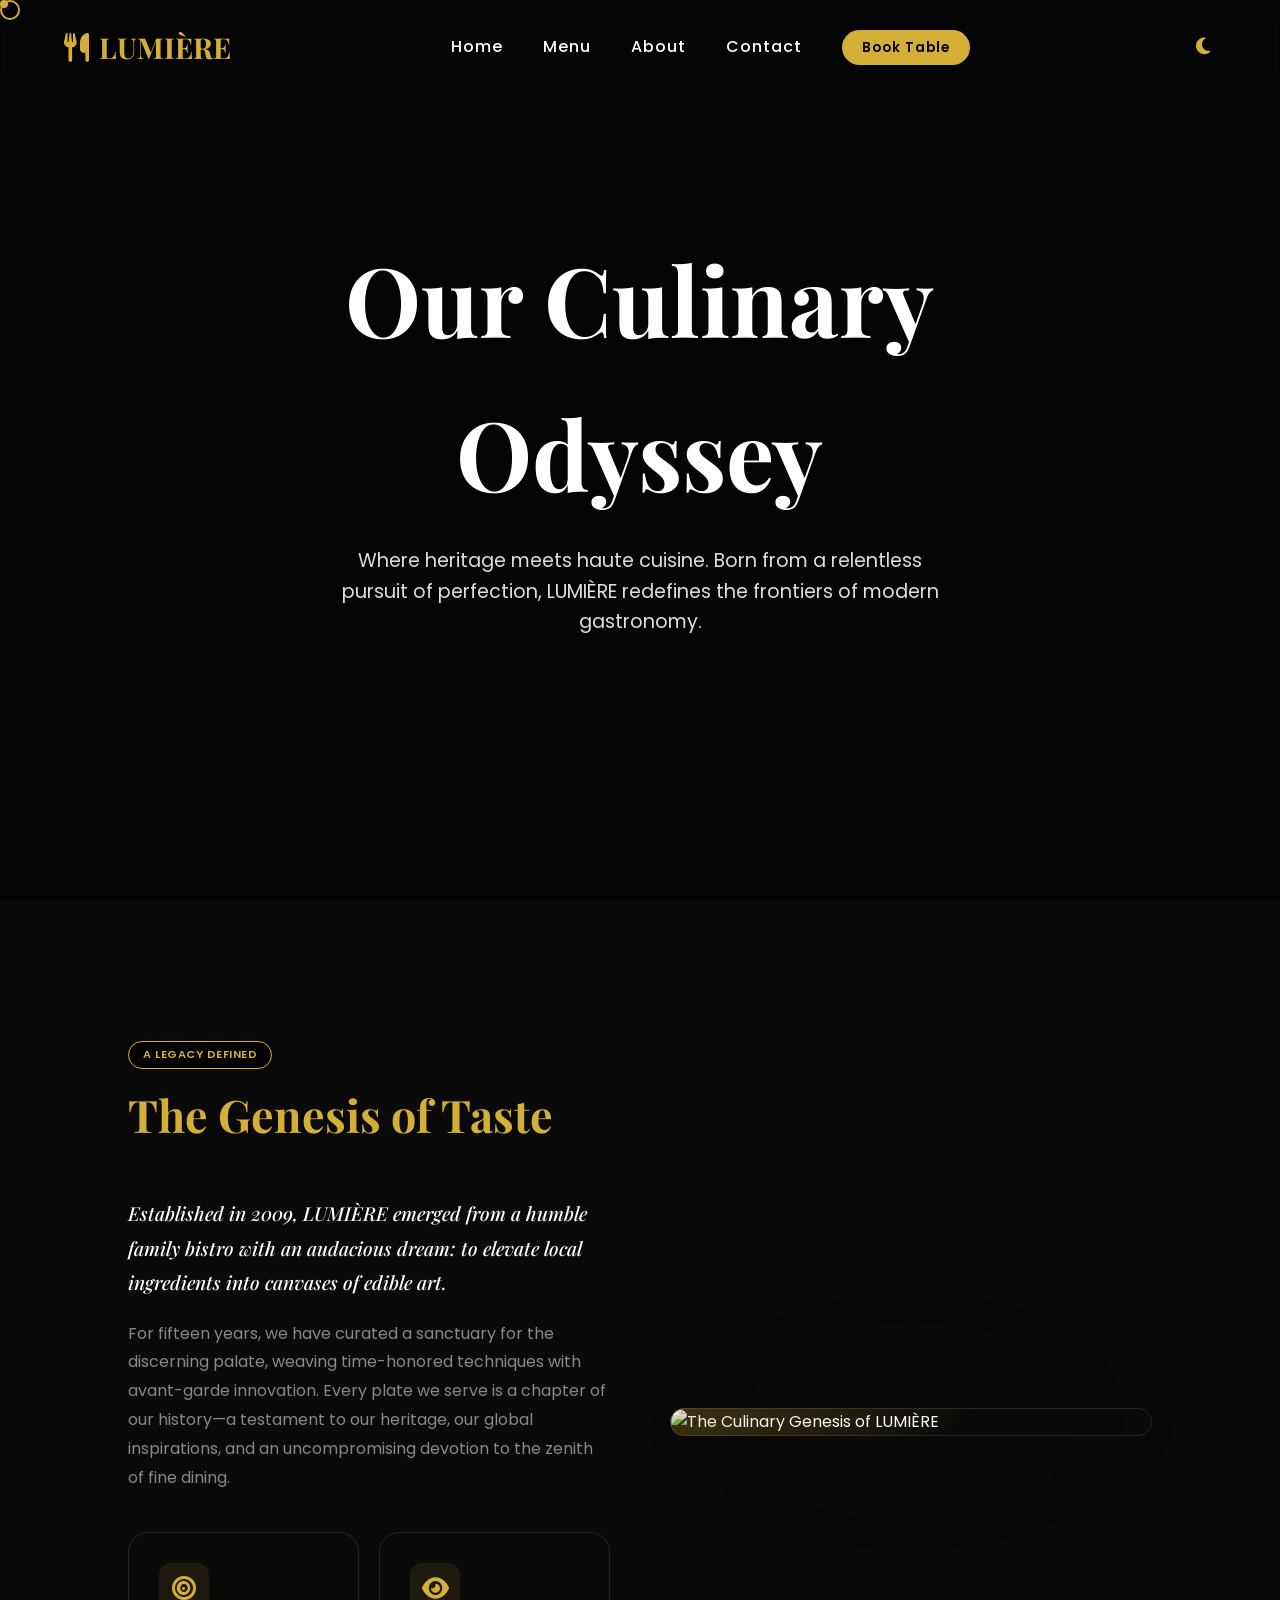
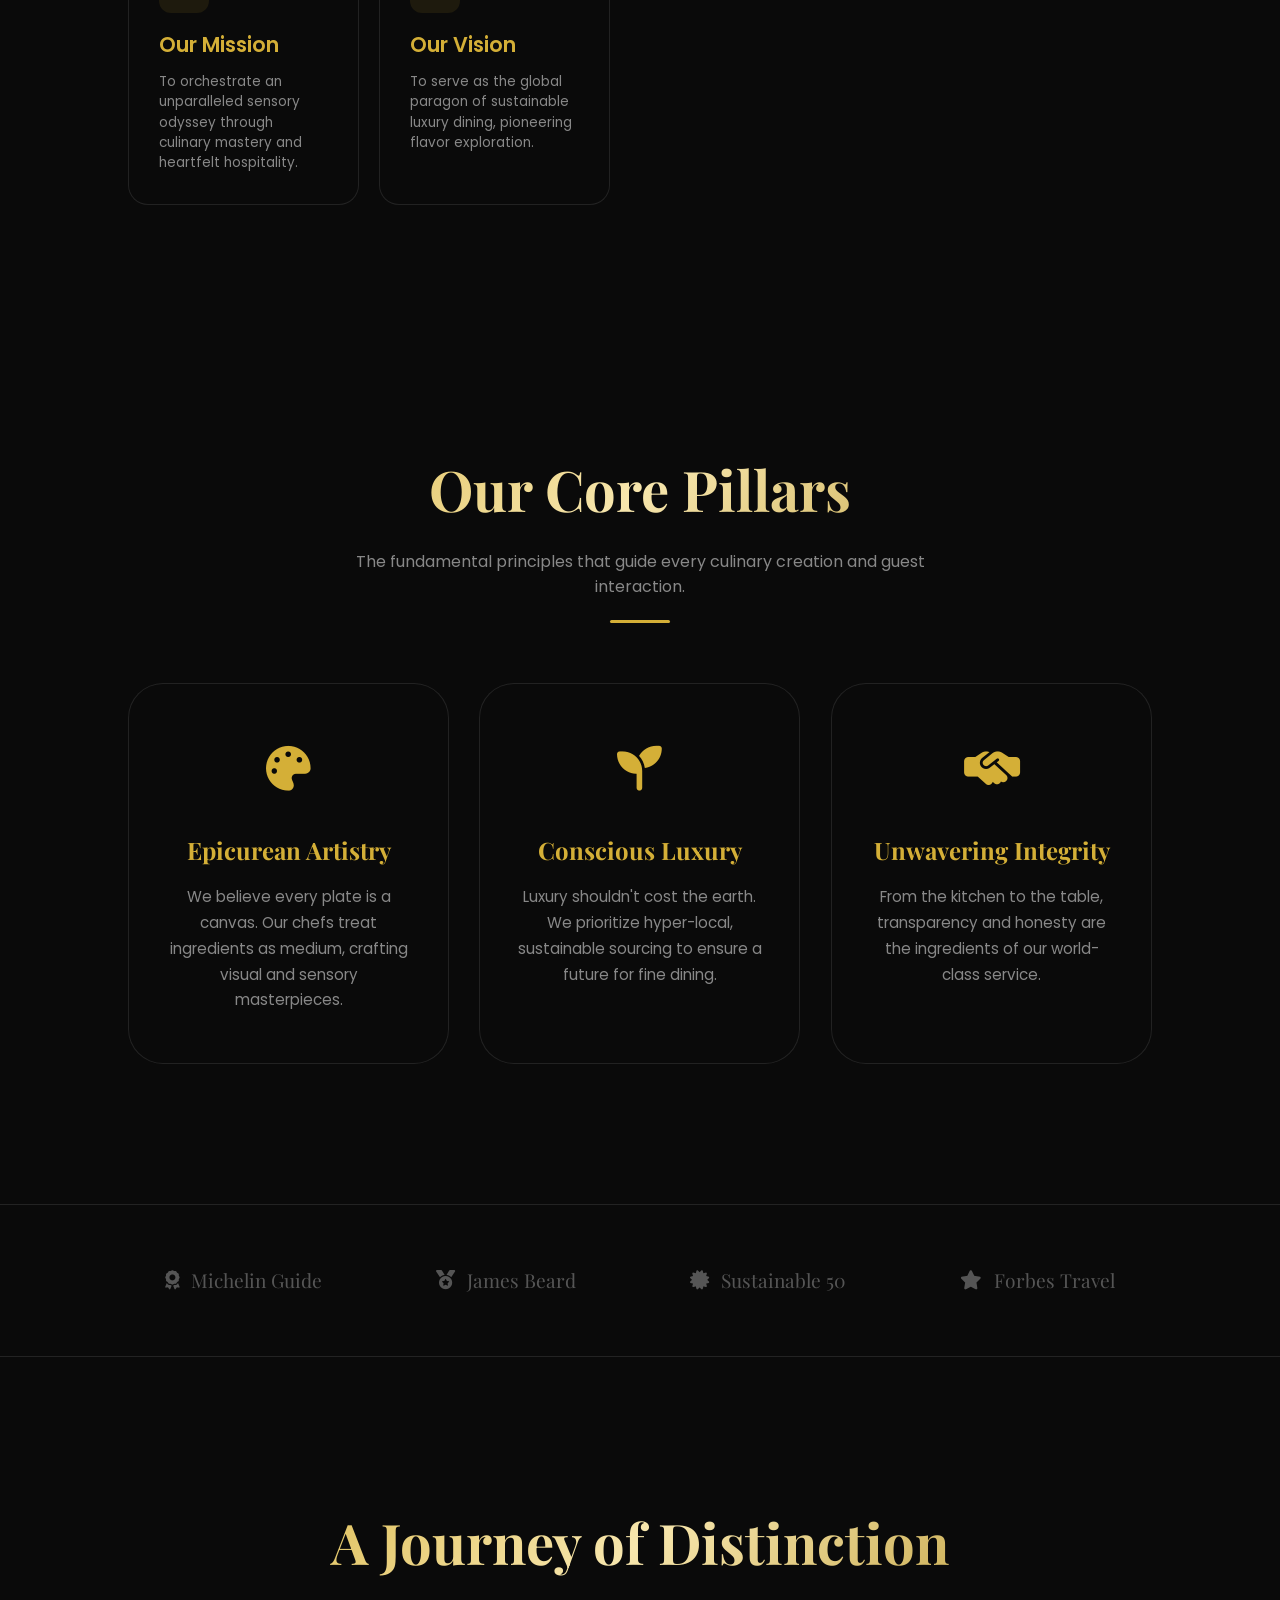
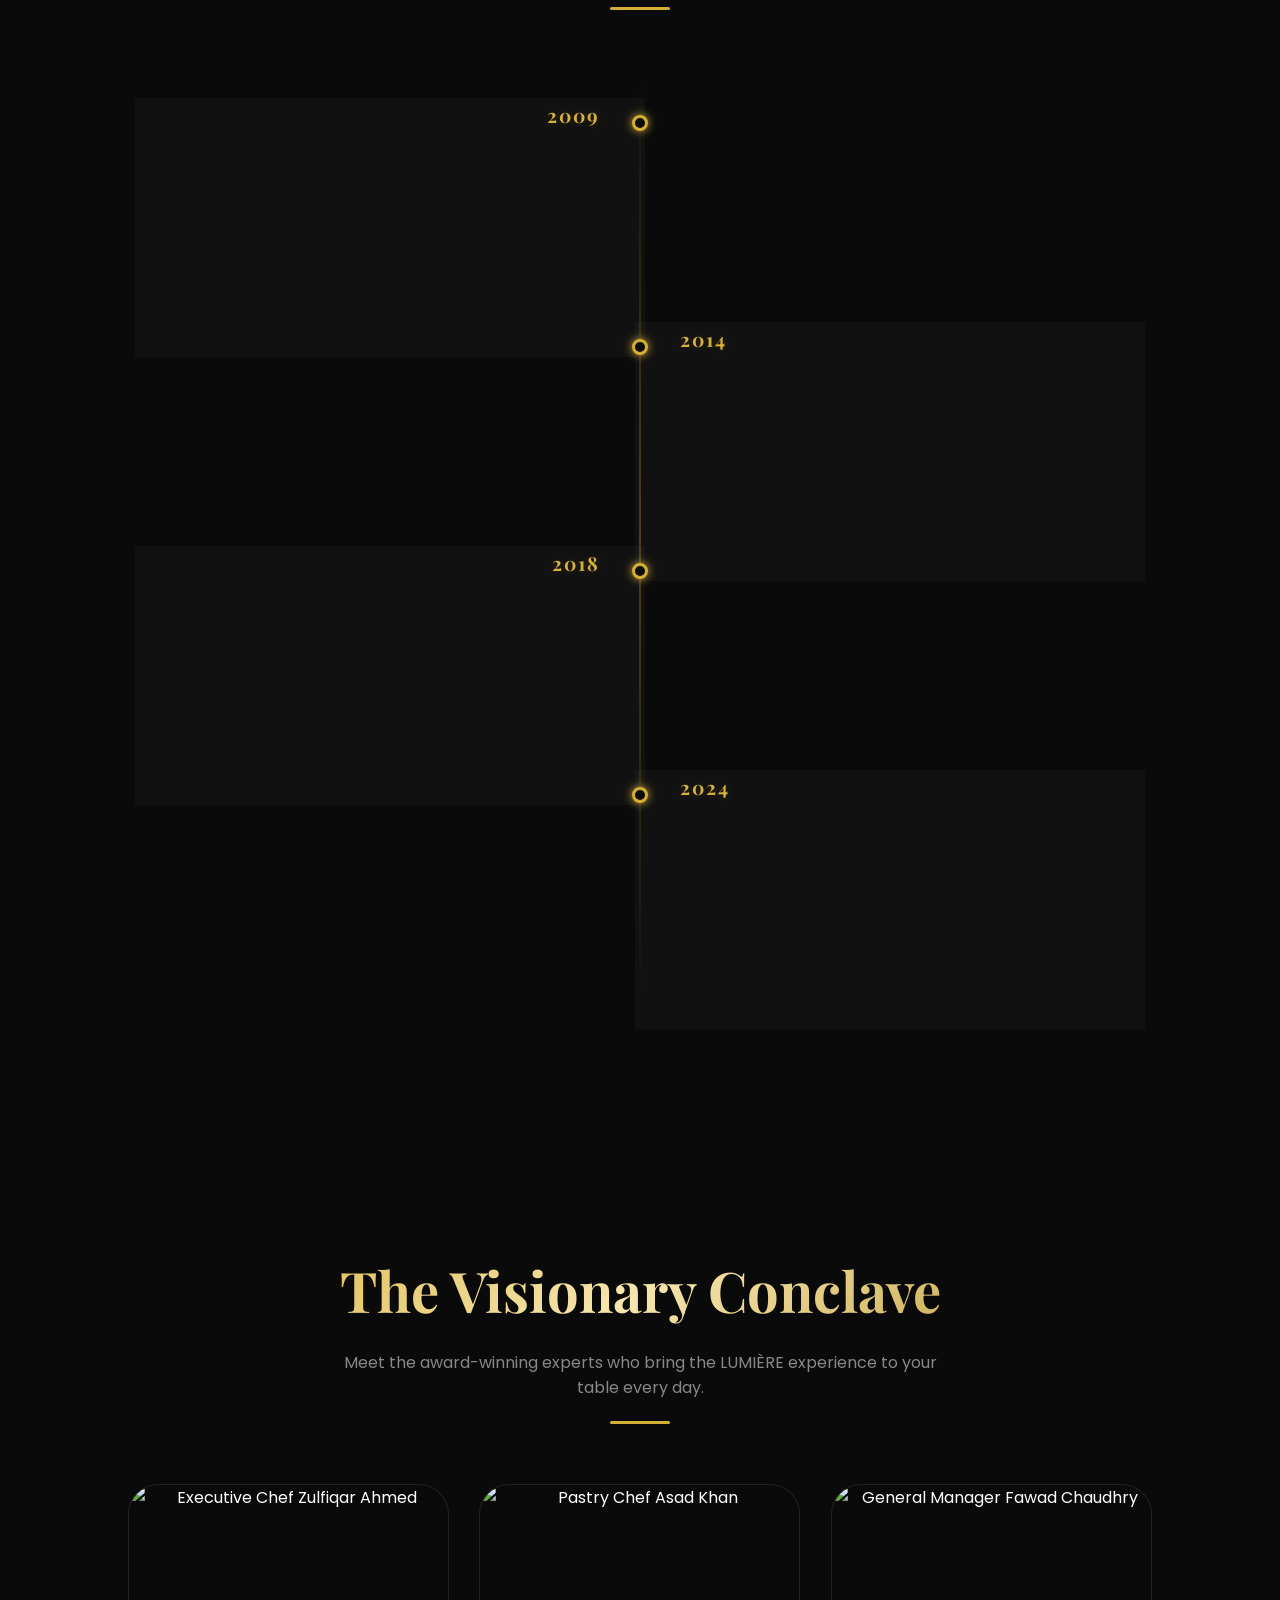
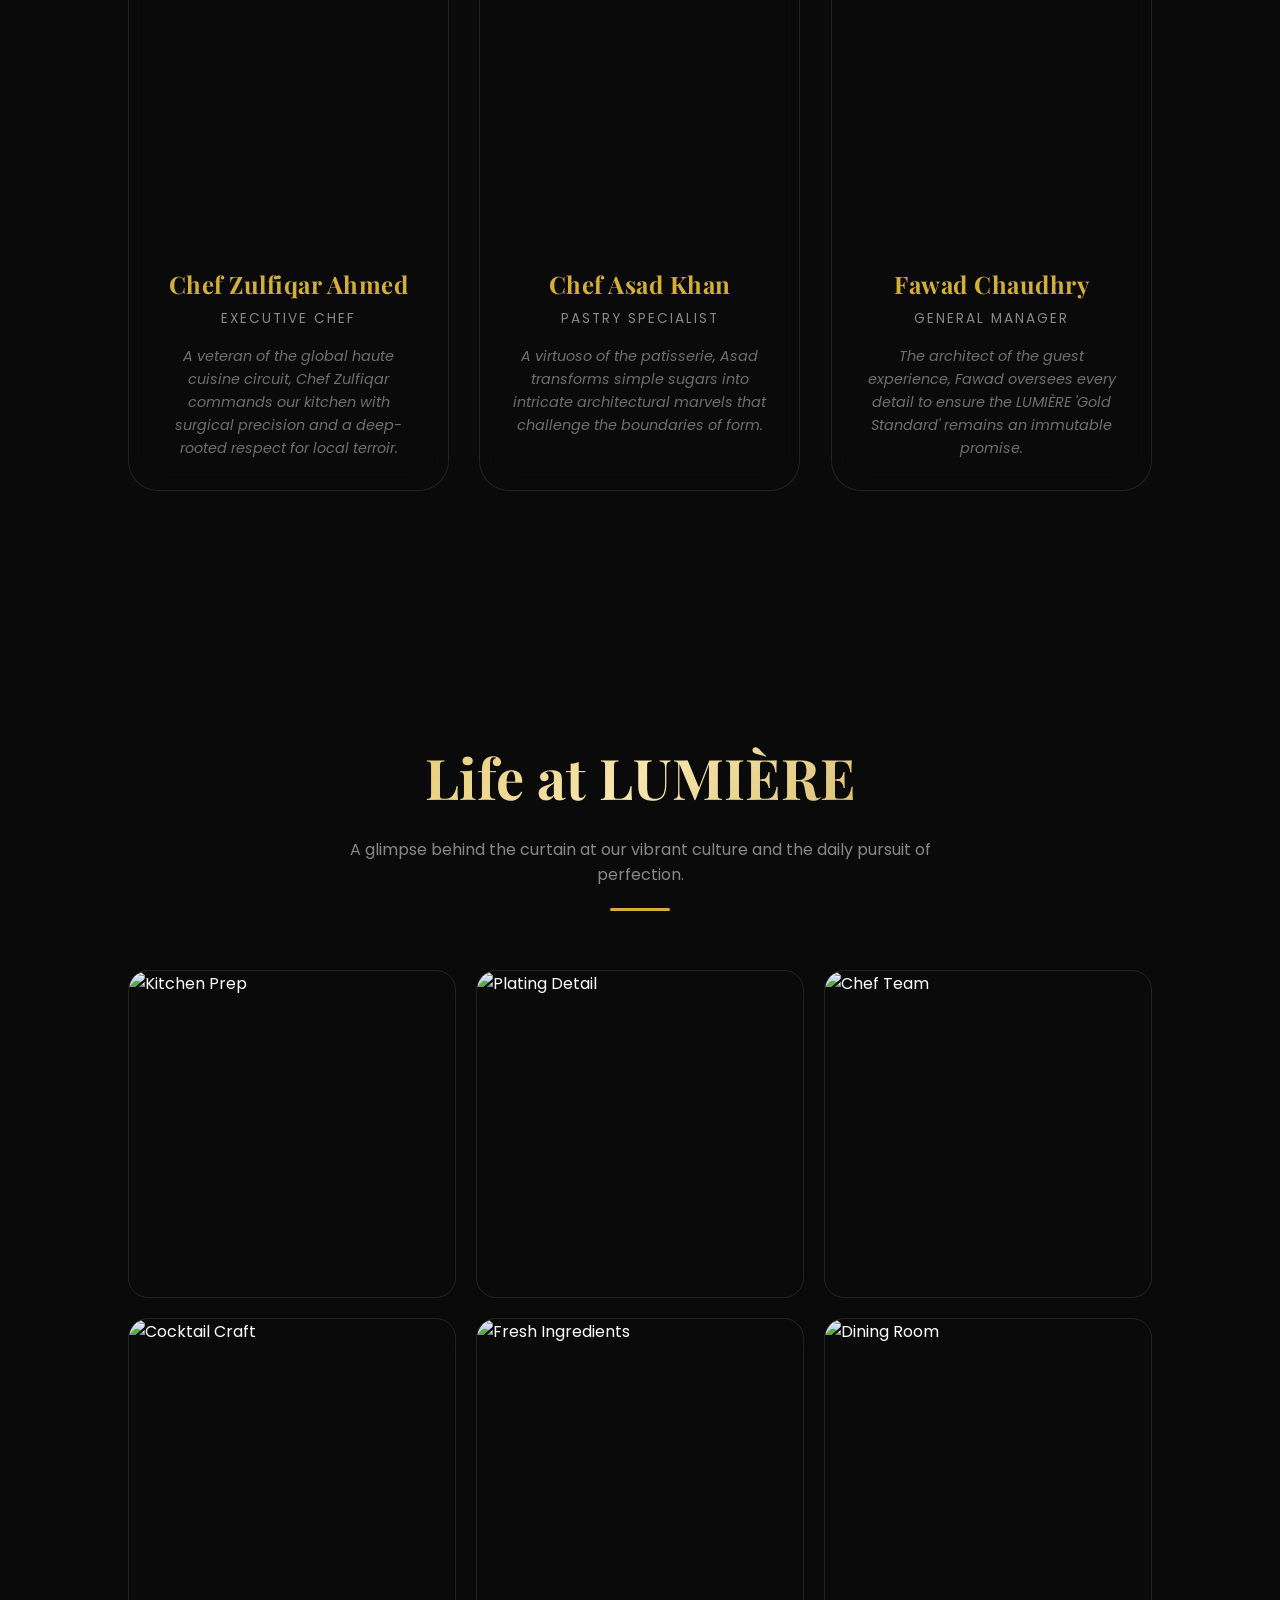
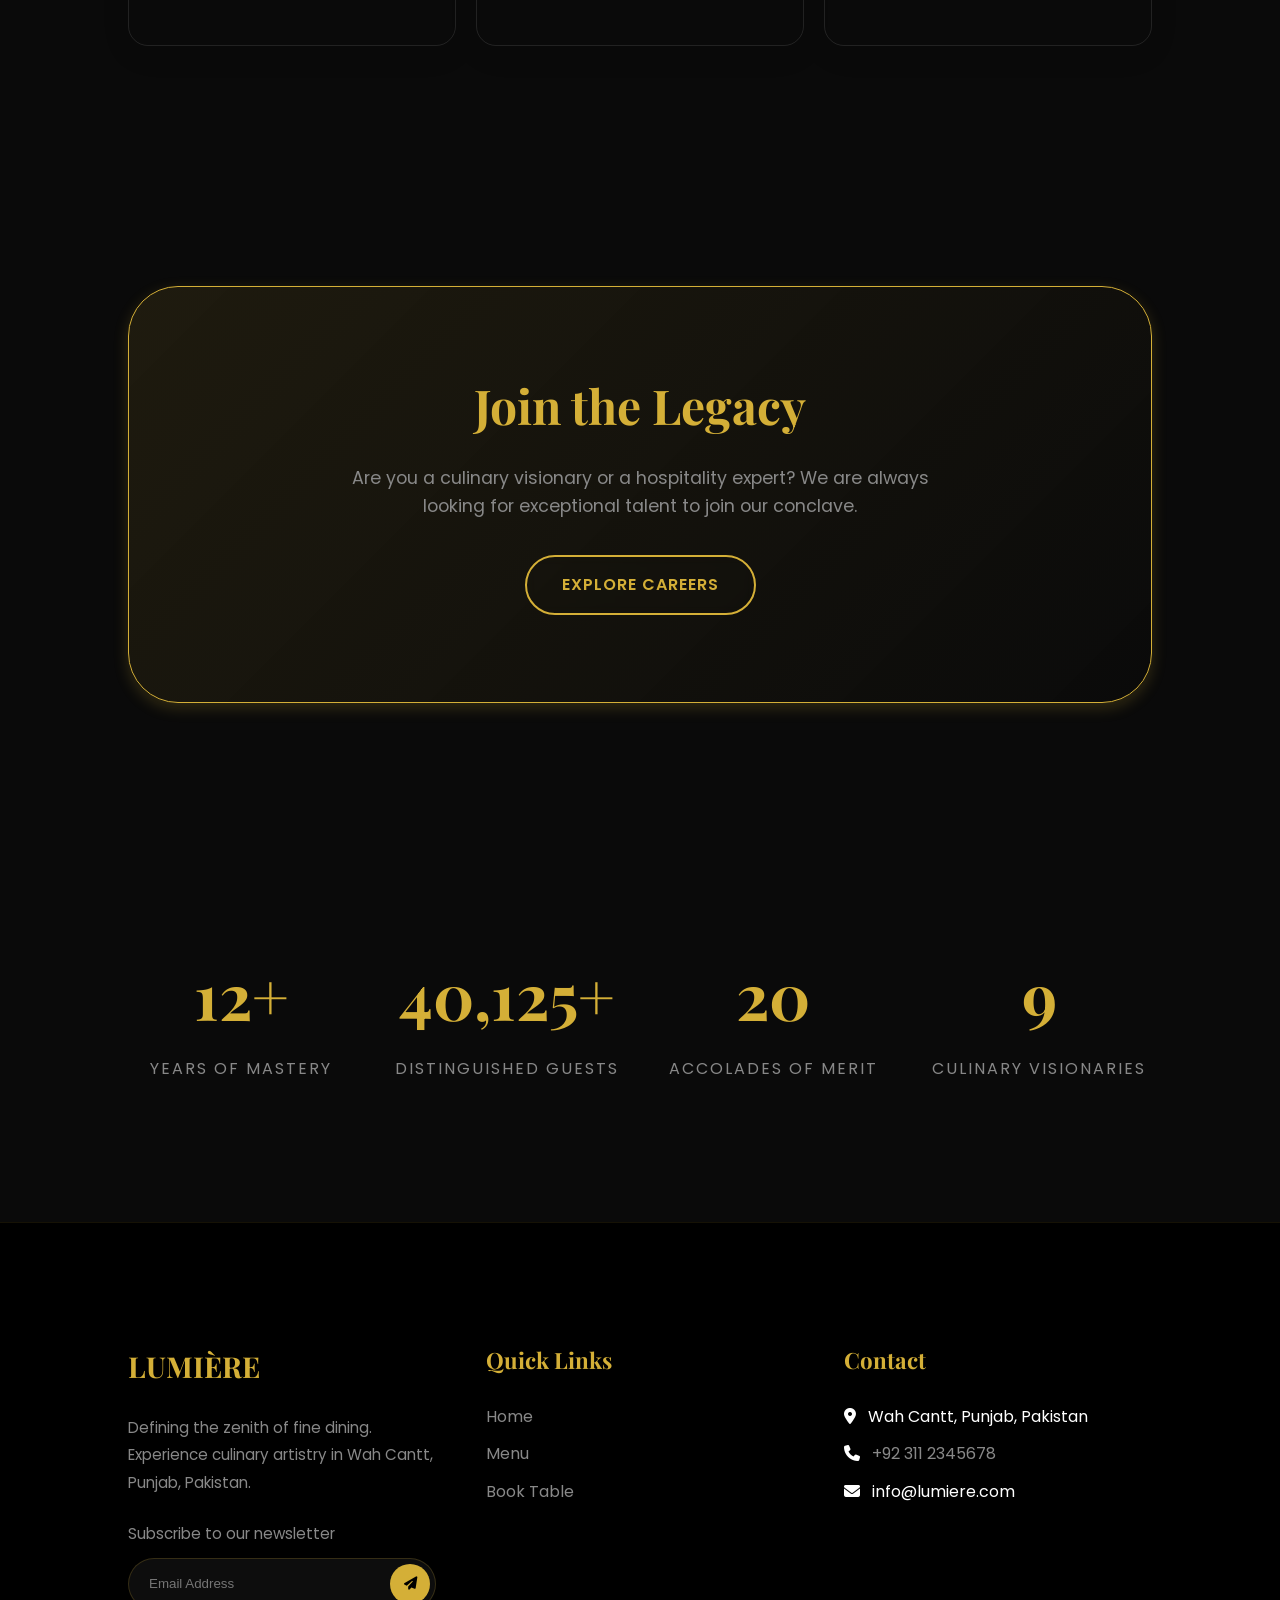
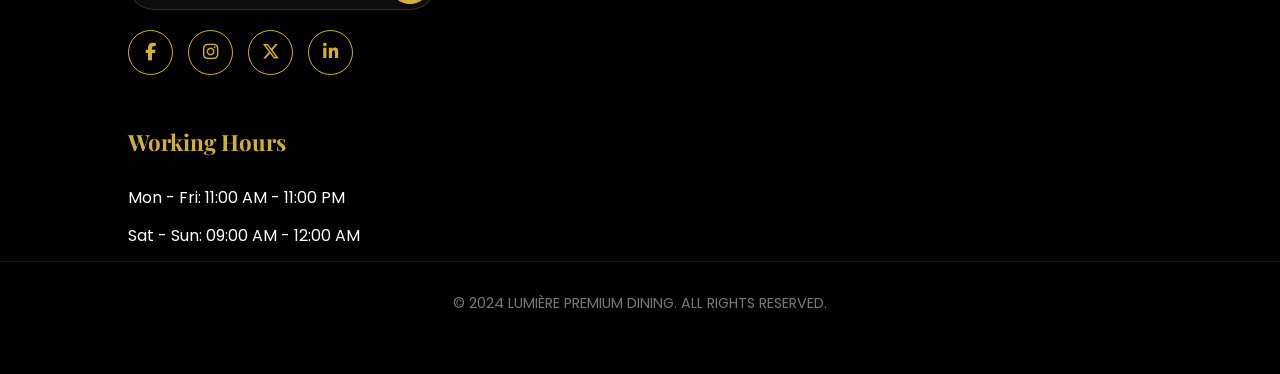
==== about.html @ ab910596 "Add files via upload" ====
<!DOCTYPE html>
<html lang="en" data-theme="dark">
<head>
    <meta charset="UTF-8">
    <meta name="viewport" content="width=device-width, initial-scale=1.0">
    <meta name="description" content="Learn about the heritage, mission, and the masterminds behind LUMIÈRE Premium Fine Dining.">
    <title>About Us | LUMIÈRE Premium Fine Dining</title>
    
    <!-- Google Fonts -->
    <link rel="preconnect" href="https://fonts.googleapis.com">
    <link rel="stylesheet" href="https://cdnjs.cloudflare.com/ajax/libs/font-awesome/6.6.0/css/all.min.css">
    <link rel="preconnect" href="https://fonts.gstatic.com" crossorigin>
    <link href="https://fonts.googleapis.com/css2?family=Playfair+Display:ital,wght@0,400;0,700;1,400&family=Poppins:wght@300;400;500;600;700&display=swap" rel="stylesheet">
    <link rel="stylesheet" href="style.css">
</head>
<body class="about-page">
    <!-- Loading Screen -->
    <div id="loader">
        <div class="loader-content">
            <div class="loader-logo"><i class="fa-solid fa-utensils"></i> LUMIÈRE</div>
        </div>
    </div>

    <!-- Scroll Progress Bar -->
    <div class="progress-bar"></div>

    <!-- Custom Cursor -->
    <div class="cursor"></div>
    <div class="cursor-follower"></div>

    <!-- Navigation -->
    <nav id="navbar">
        <a href="index.html" class="logo">
            <i class="fa-solid fa-utensils"></i>
            LUMIÈRE
        </a>
        <ul class="nav-links">
            <li><a href="index.html">Home</a></li>
            <li><a href="menu.html">Menu</a></li>
            <li><a href="about.html" class="active">About</a></li>
            <li><a href="contact.html">Contact</a></li>
            <li><a href="index.html#reservation" class="nav-book-link">Book Table</a></li>
        </ul>
        <div class="nav-actions">
            <button class="theme-toggle" id="theme-btn" aria-label="Toggle theme"><i class="fa-solid fa-moon"></i></button>
            <div class="hamburger" id="hamburger">
                <span></span>
                <span></span>
                <span></span>
            </div>
        </div>
    </nav>

    <!-- Mobile Menu -->
    <div class="mobile-menu-overlay" id="mobile-menu-overlay"></div>
    <div class="mobile-menu" id="mobile-menu">
        <a href="index.html">Home</a>
        <a href="menu.html">Menu</a>
        <a href="about.html">About</a>
        <a href="contact.html">Contact</a>
        <a href="index.html#reservation">Book Table</a>
    </div>

    <!-- About Hero -->
    <section id="about-hero">
        <div class="hero-overlay"></div>
        <div class="hero-content">
            <h1 class="reveal">Our Culinary Odyssey</h1>
            <p class="reveal">Where heritage meets haute cuisine. Born from a relentless pursuit of perfection, LUMIÈRE redefines the frontiers of modern gastronomy.</p>
        </div>
    </section>

    <!-- Company Story Section -->
    <section id="story">
        <div class="story-container">
            <div class="story-header reveal-left">
                <span class="category-badge badge-inline">A Legacy Defined</span>
                <h2>The Genesis of Taste</h2>
            </div>
            <div class="story-image reveal-right">
                <img src="https://images.unsplash.com/photo-1559339352-11d035aa65de?auto=format&fit=crop&q=80&w=1200" alt="The Culinary Genesis of LUMIÈRE" loading="lazy">
            </div>
            <div class="story-text reveal-left">
                <p class="story-lead">Established in 2009, LUMIÈRE emerged from a humble family bistro with an audacious dream: to elevate local ingredients into canvases of edible art.</p>
                <p>For fifteen years, we have curated a sanctuary for the discerning palate, weaving time-honored techniques with avant-garde innovation. Every plate we serve is a chapter of our history—a testament to our heritage, our global inspirations, and an uncompromising devotion to the zenith of fine dining.</p>
                
                <div class="mission-vision-container mt-4">
                    <div class="value-item">
                        <div class="value-icon-box"><i class="fa-solid fa-bullseye"></i></div>
                        <h3>Our Mission</h3>
                        <p>To orchestrate an unparalleled sensory odyssey through culinary mastery and heartfelt hospitality.</p>
                    </div>
                    <div class="value-item">
                        <div class="value-icon-box"><i class="fa-solid fa-eye"></i></div>
                        <h3>Our Vision</h3>
                        <p>To serve as the global paragon of sustainable luxury dining, pioneering flavor exploration.</p>
                    </div>
                </div>
            </div>
        </div>
    </section>

    <!-- Core Values Section -->
    <section id="values">
        <div class="section-header reveal">
            <h2>Our Core Pillars</h2>
            <p>The fundamental principles that guide every culinary creation and guest interaction.</p>
        </div>
        <div class="values-grid">
            <div class="value-card reveal" data-delay="0">
                <div class="value-icon"><i class="fa-solid fa-palette"></i></div>
                <h3>Epicurean Artistry</h3>
                <p>We believe every plate is a canvas. Our chefs treat ingredients as medium, crafting visual and sensory masterpieces.</p>
            </div>
            <div class="value-card reveal" data-delay="150">
                <div class="value-icon"><i class="fa-solid fa-seedling"></i></div>
                <h3>Conscious Luxury</h3>
                <p>Luxury shouldn't cost the earth. We prioritize hyper-local, sustainable sourcing to ensure a future for fine dining.</p>
            </div>
            <div class="value-card reveal" data-delay="300">
                <div class="value-icon"><i class="fa-solid fa-handshake-simple"></i></div>
                <h3>Unwavering Integrity</h3>
                <p>From the kitchen to the table, transparency and honesty are the ingredients of our world-class service.</p>
            </div>
        </div>
    </section>

    <!-- Partners & Awards Section -->
    <section id="partners" class="reveal">
        <div class="partners-bar">
            <div class="partner-logo"><i class="fa-solid fa-award"></i> <span>Michelin Guide</span></div>
            <div class="partner-logo"><i class="fa-solid fa-medal"></i> <span>James Beard</span></div>
            <div class="partner-logo"><i class="fa-solid fa-certificate"></i> <span>Sustainable 50</span></div>
            <div class="partner-logo"><i class="fa-solid fa-star"></i> <span>Forbes Travel</span></div>
        </div>
    </section>

    <!-- Journey Timeline Section -->
    <section id="journey-timeline">
        <div class="section-header reveal">
            <h2>A Journey of Distinction</h2>
        </div>
        <div class="timeline reveal mt-5">
            <div class="timeline-item">
                <div class="timeline-dot"></div>
                <div class="timeline-date">2009</div>
                <div class="timeline-content">
                    <h4>The Inception</h4>
                    <p>LUMIÈRE was established with a radical philosophy: that dining should be a transformative art form, not just a meal.</p>
                </div>
            </div>
            <div class="timeline-item">
                <div class="timeline-dot"></div>
                <div class="timeline-date">2014</div>
                <div class="timeline-content">
                    <h4>Global Recognition</h4>
                    <p>Awarded our first accolades for flavor precision, validating our pursuit of excellence on the world stage.</p>
                </div>
            </div>
            <div class="timeline-item">
                <div class="timeline-dot"></div>
                <div class="timeline-date">2018</div>
                <div class="timeline-content">
                    <h4>The Flagship Landmark</h4>
                    <p>Unveiled our architectural masterpiece in Wah Cantt, setting a new gold standard for regional luxury hospitality.</p>
                </div>
            </div>
            <div class="timeline-item">
                <div class="timeline-dot"></div>
                <div class="timeline-date">2024</div>
                <div class="timeline-content">
                    <h4>Sustainable Future</h4>
                    <p>Celebrating fifteen years of mastery with a renewed focus on eco-conscious luxury and hyper-seasonal narratives.</p>
                </div>
            </div>
        </div>
    </section>

    <!-- Team Section -->
    <section id="team">
        <div class="section-header reveal">
            <h2>The Visionary Conclave</h2>
            <p>Meet the award-winning experts who bring the LUMIÈRE experience to your table every day.</p>
        </div>
        <div class="team-grid">
            <div class="team-card reveal-scale" data-delay="0">
                <div class="team-img">
                    <img src="https://images.unsplash.com/photo-1583394293214-28ded15ee548?auto=format&fit=crop&q=80&w=600" alt="Executive Chef Zulfiqar Ahmed">
                </div>
                <div class="team-info">
                    <h3>Chef Zulfiqar Ahmed</h3>
                    <span>Executive Chef</span>
                    <p>A veteran of the global haute cuisine circuit, Chef Zulfiqar commands our kitchen with surgical precision and a deep-rooted respect for local terroir.</p>
                </div>
            </div>
            <div class="team-card reveal-scale" data-delay="150">
                <div class="team-img">
                    <img src="https://images.unsplash.com/photo-1581299894007-aaa50297cf16?auto=format&fit=crop&q=80&w=600" alt="Pastry Chef Asad Khan">
                </div>
                <div class="team-info">
                    <h3>Chef Asad Khan</h3>
                    <span>Pastry Specialist</span>
                    <p>A virtuoso of the patisserie, Asad transforms simple sugars into intricate architectural marvels that challenge the boundaries of form.</p>
                </div>
            </div>
            <div class="team-card reveal-scale" data-delay="300">
                <div class="team-img">
                    <img src="https://images.unsplash.com/photo-1507003211169-0a1dd7228f2d?auto=format&fit=crop&q=80&w=600" alt="General Manager Fawad Chaudhry">
                </div>
                <div class="team-info">
                    <h3>Fawad Chaudhry</h3>
                    <span>General Manager</span>
                    <p>The architect of the guest experience, Fawad oversees every detail to ensure the LUMIÈRE 'Gold Standard' remains an immutable promise.</p>
                </div>
            </div>
        </div>
    </section>

    <!-- Life at Lumière Section -->
    <section id="life-at-lumiere">
        <div class="section-header reveal">
            <h2>Life at LUMIÈRE</h2>
            <p>A glimpse behind the curtain at our vibrant culture and the daily pursuit of perfection.</p>
        </div>
        <div class="instagram-grid reveal">
            <div class="insta-item">
                <img src="https://images.unsplash.com/photo-1556910103-1c02745aae4d?q=80&w=800" alt="Kitchen Prep">
                <div class="insta-overlay"><i class="fa-brands fa-instagram"></i></div>
            </div>
            <div class="insta-item">
                <img src="https://images.unsplash.com/photo-1574484284002-952d92456975?auto=format&fit=crop&q=80&w=800" alt="Plating Detail">
                <div class="insta-overlay"><i class="fa-brands fa-instagram"></i></div>
            </div>
            <div class="insta-item">
                <img src="https://images.unsplash.com/photo-1600565193348-f74bd3c7ccdf?q=80&w=800" alt="Chef Team">
                <div class="insta-overlay"><i class="fa-brands fa-instagram"></i></div>
            </div>
            <div class="insta-item">
                <img src="https://images.unsplash.com/photo-1514362545857-3bc16c4c7d1b?q=80&w=800" alt="Cocktail Craft">
                <div class="insta-overlay"><i class="fa-brands fa-instagram"></i></div>
            </div>
            <div class="insta-item">
                <img src="https://images.unsplash.com/photo-1559339352-11d035aa65de?q=80&w=800" alt="Fresh Ingredients">
                <div class="insta-overlay"><i class="fa-brands fa-instagram"></i></div>
            </div>
            <div class="insta-item">
                <img src="https://images.unsplash.com/photo-1414235077428-338989a2e8c0?q=80&w=800" alt="Dining Room">
                <div class="insta-overlay"><i class="fa-brands fa-instagram"></i></div>
            </div>
        </div>
    </section>

    <!-- Join the Team CTA -->
    <section id="join-team" class="reveal">
        <div class="join-card">
            <div class="join-content">
                <h2>Join the Legacy</h2>
                <p>Are you a culinary visionary or a hospitality expert? We are always looking for exceptional talent to join our conclave.</p>
                <a href="contact.html" class="btn btn-outline">Explore Careers</a>
            </div>
        </div>
    </section>

    <!-- Statistics Section -->
    <section id="stats" class="reveal">
        <div class="stat-item">
            <h3 class="counter" data-target="15" data-suffix="+">0</h3>
            <p>Years of Mastery</p>
        </div>
        <div class="stat-item">
            <h3 class="counter" data-target="50000" data-suffix="+">0</h3>
            <p>Distinguished Guests</p>
        </div>
        <div class="stat-item">
            <h3 class="counter" data-target="25" data-suffix="">0</h3>
            <p>Accolades of Merit</p>
        </div>
        <div class="stat-item">
            <h3 class="counter" data-target="12" data-suffix="">0</h3>
            <p>Culinary Visionaries</p>
        </div>
    </section>

    <!-- Footer -->
    <footer id="contact" class="reveal">
        <div class="footer-grid">
            <div class="footer-about">
                <div class="logo">LUMIÈRE</div>
                <p>Defining the zenith of fine dining. Experience culinary artistry in Wah Cantt, Punjab, Pakistan.</p>
                <div class="newsletter-ui mt-4">
                    <p class="small">Subscribe to our newsletter</p>
                    <div class="newsletter-input">
                        <input type="email" placeholder="Email Address">
                        <button aria-label="Subscribe"><i class="fa-solid fa-paper-plane"></i></button>
                    </div>
                </div>
                <div class="social-links">
                    <a href="#" aria-label="Facebook"><i class="fa-brands fa-facebook-f"></i></a>
                    <a href="#" aria-label="Instagram"><i class="fa-brands fa-instagram"></i></a>
                    <a href="#" aria-label="X (formerly Twitter)"><i class="fa-brands fa-x-twitter"></i></a>
                    <a href="#" aria-label="LinkedIn"><i class="fa-brands fa-linkedin-in"></i></a>
                </div>
            </div>
            <div class="footer-links">
                <h4>Quick Links</h4>
                <ul>
                    <li><a href="index.html">Home</a></li>
                    <li><a href="menu.html">Menu</a></li>
                    <li><a href="index.html#reservation">Book Table</a></li>
                </ul>
            </div>
            <div class="footer-links">
                <h4>Contact</h4>
                <ul>
                    <li><i class="fa-solid fa-location-dot me-2"></i> Wah Cantt, Punjab, Pakistan</li>
                    <li><i class="fa-solid fa-phone me-2"></i> <a href="tel:+923112345678">+92 311 2345678</a></li>
                    <li><i class="fa-solid fa-envelope me-2"></i> info@lumiere.com</li>
                </ul>
            </div>
            <div class="footer-links">
                <h4>Working Hours</h4>
                <ul>
                    <li>Mon - Fri: 11:00 AM - 11:00 PM</li>
                    <li>Sat - Sun: 09:00 AM - 12:00 AM</li>
                </ul>
            </div>
        </div>
        <div class="copyright">
            &copy; 2024 LUMIÈRE PREMIUM DINING. ALL RIGHTS RESERVED.
        </div>
    </footer>

    <script src="script.js"></script>
</body>
</html>
---- style.css ----
:root {
    --primary: #D4AF37;
    --primary-hover: #b8962e;
    --bg-dark: #0a0a0a;
    --bg-light: #ffffff;
    --card-dark: rgba(255, 255, 255, 0.03);
    --card-light: rgba(0, 0, 0, 0.05);
    --text-dark: #ffffff;
    --text-light: #1a1a1a;
    --glass-bg: rgba(10, 10, 10, 0.8);
    --transition: all 0.3s cubic-bezier(0.4, 0, 0.2, 1);
    --gold-gradient: linear-gradient(135deg, #D4AF37 0%, #f7e6ad 50%, #b8962e 100%);
    --card-gradient: linear-gradient(135deg, rgba(255, 255, 255, 0.05) 0%, rgba(255, 255, 255, 0.02) 100%);
    --shadow: 0 8px 30px rgba(0, 0, 0, 0.08);
    --shadow-hover: 0 20px 50px rgba(0, 0, 0, 0.15);
    --gold-shadow: 0 5px 15px rgba(212, 175, 55, 0.2);
    --card-border: rgba(255, 255, 255, 0.1);
    --card-inner-glow: inset 0 0 20px rgba(255, 255, 255, 0.02);
    --text-secondary: #888888;
}

[data-theme="light"] {
    --bg-dark: #ffffff;
    --text-dark: #121212;
    --card-dark: var(--card-light);
    --glass-bg: rgba(255, 255, 255, 0.9);
    --card-border: rgba(0, 0, 0, 0.1);
    --card-gradient: linear-gradient(135deg, rgba(0, 0, 0, 0.02) 0%, rgba(0, 0, 0, 0.01) 100%);
    --text-secondary: #555555;
    --shadow: 0 10px 30px rgba(0, 0, 0, 0.06);
    --shadow-hover: 0 20px 45px rgba(0, 0, 0, 0.12);
}

* {
    margin: 0;
    padding: 0;
    box-sizing: border-box;
    scroll-behavior: smooth;
}

body {
    font-family: 'Poppins', sans-serif;
    background-color: var(--bg-dark);
    color: var(--text-dark);
    overflow-x: hidden;
    line-height: 1.6;
    transition: background-color 0.5s ease;
}

h1, h2, h3, h4, .logo {
    font-family: 'Playfair Display', serif;
}

ul { list-style: none; }
a { text-decoration: none; color: inherit; }
img { max-width: 100%; display: block; border-radius: 8px; }

/* Custom Cursor */
.cursor { width: 20px; height: 20px; border: 2px solid var(--primary); border-radius: 50%; position: fixed; pointer-events: none; z-index: 9999; transition: transform 0.1s ease; mix-blend-mode: difference; }
.cursor-follower { width: 8px; height: 8px; background: var(--primary); border-radius: 50%; position: fixed; pointer-events: none; z-index: 9999; transition: transform 0.15s ease; }

/* Loader */
#loader { position: fixed; inset: 0; background: #000; z-index: 10000; display: flex; justify-content: center; align-items: center; transition: opacity 0.8s ease; }
.loader-logo { font-size: 3rem; color: var(--primary); font-weight: bold; letter-spacing: 5px; animation: pulse 2s infinite; display: flex; align-items: center; gap: 20px; }
@keyframes pulse { 0% { opacity: 0.5; transform: scale(0.95); } 50% { opacity: 1; transform: scale(1); } 100% { opacity: 0.5; transform: scale(0.95); } }

.progress-bar { position: fixed; top: 0; left: 0; height: 4px; background: var(--gold-gradient); z-index: 1001; width: 0%; }

/* Navbar */
nav { position: fixed; top: 0; width: 100%; padding: 1.5rem 5%; z-index: 1000; display: flex; justify-content: space-between; align-items: center; transition: var(--transition); backdrop-filter: blur(10px); background: transparent; }
nav.sticky { padding: 1rem 5%; background: var(--glass-bg); border-bottom: 1px solid rgba(212, 175, 55, 0.2); }
.logo { font-size: 1.8rem; font-weight: 700; color: var(--primary); display: flex; align-items: center; gap: 10px; text-decoration: none; }
.logo:hover { opacity: 0.9; }
.nav-links { display: flex; gap: 2.5rem; }
.nav-links a { font-weight: 500; letter-spacing: 1px; position: relative; padding: 5px 0; }
.nav-links a::after { content: ''; position: absolute; bottom: 0; left: 0; width: 0; height: 2px; background: var(--primary); transition: var(--transition); }
.nav-links a:hover::after { width: 100%; }
.nav-actions { display: flex; align-items: center; gap: 20px; }
.theme-toggle { cursor: pointer; font-size: 1.2rem; color: var(--primary); }
.nav-book-link { 
    background: var(--primary); 
    color: #000 !important; 
    padding: 8px 20px !important; 
    border-radius: 50px; 
    font-size: 0.85rem !important; 
    font-weight: 600 !important;
    transition: var(--transition);
}
.nav-book-link::after { display: none !important; }
.nav-book-link:hover { 
    transform: translateY(-2px);
    box-shadow: var(--gold-shadow);
}

/* Hamburger */
.hamburger { display: none; cursor: pointer; flex-direction: column; gap: 6px; z-index: 1005; }
.hamburger span { 
    width: 28px; 
    height: 2px; 
    background: var(--primary); 
    transition: var(--transition); 
    transform-origin: center;
}
.hamburger.active span:nth-child(1) { transform: translateY(8px) rotate(45deg); }
.hamburger.active span:nth-child(2) { opacity: 0; transform: translateX(-10px); }
.hamburger.active span:nth-child(3) { transform: translateY(-8px) rotate(-45deg); }

/* Mobile Menu - see extended styles below */

/* Hero */
#hero, #menu-hero, #about-hero { 
    min-height: 100vh; 
    min-height: 100dvh; 
    display: flex; 
    align-items: center; 
    justify-content: center; 
    text-align: center; 
    position: relative; 
    overflow: hidden; 
    background: none;
    z-index: 1;
}

#hero::before, #menu-hero::before, #about-hero::before, #contact-hero::before {
    content: '';
    position: absolute;
    inset: 0;
    background-size: cover;
    background-position: center;
    background-repeat: no-repeat;
    background-attachment: fixed;
    z-index: -1;
    animation: heroZoom 10s ease-out forwards;
    will-change: transform;
}

@keyframes heroZoom {
    from { transform: scale(1.1); }
    to { transform: scale(1); }
}

#hero::before { background-image: url('https://images.unsplash.com/photo-1414235077428-338989a2e8c0?q=80&w=2070'); }
#menu-hero { height: 100vh; height: 100dvh; }
#menu-hero::before { background-image: url('https://images.unsplash.com/photo-1574484284002-952d92456975?auto=format&fit=crop&q=80&w=2070'); }
#menu-hero .hero-content { padding-top: 100px; }
#menu-hero h1 { text-shadow: 0 10px 30px rgba(0,0,0,0.5); }
#about-hero { height: 85vh; }
#about-hero::before { background-image: url('https://images.unsplash.com/photo-1517248135467-4c7edcad34c4?auto=format&fit=crop&q=80&w=2070'); }
#contact-hero { height: 65vh; }
#contact-hero::before { background-image: url('https://images.unsplash.com/photo-1556745753-b2904692b3cd?auto=format&fit=crop&q=80&w=2070'); }
section:not(#hero):not(#about-hero):not(#menu-hero):not(#contact-hero) { background-color: var(--bg-dark); position: relative; z-index: 2; }
.hero-overlay { position: absolute; inset: 0; background: rgba(0,0,0,0.55); z-index: 1; }
.hero-content { position: relative; z-index: 5; padding: 0 10%; width: 100%; max-width: 1200px; }
.hero-content h1 { font-size: clamp(3rem, 8vw, 6rem); margin-bottom: 1rem; color: #fff; }
.hero-content p { font-size: 1.2rem; color: #ddd; max-width: 600px; margin: 0 auto 2.5rem; }
.hero-btns { display: flex; gap: 20px; justify-content: center; }

/* Mobile Parallax Fix */
@media (max-width: 1024px) {
    #hero::before, #menu-hero::before, #about-hero::before, #contact-hero::before { background-attachment: scroll !important; }
    .hero-content h1 { font-size: clamp(2.5rem, 10vw, 4rem); }
}

/* Buttons */
.btn { padding: 15px 35px; border-radius: 50px; font-weight: 600; text-transform: uppercase; letter-spacing: 1px; transition: var(--transition); position: relative; overflow: hidden; display: inline-block; border: none; cursor: pointer; }
.btn-primary { background: var(--primary); color: #000; box-shadow: var(--gold-shadow); }
.btn-outline { background: transparent; border: 2px solid var(--primary); color: var(--primary); backdrop-filter: blur(5px); }
.btn:hover { transform: translateY(-5px); box-shadow: 0 10px 20px rgba(212, 175, 55, 0.3); }
.btn-ripple { position: absolute; background: rgba(255, 255, 255, 0.3); border-radius: 50%; transform: scale(0); animation: ripple 0.6s linear; }
@keyframes ripple { to { transform: scale(4); opacity: 0; } }

.scroll-indicator { position: absolute; bottom: 30px; left: 50%; transform: translateX(-50%); animation: bounce 2s infinite; z-index: 2; color: #fff; font-size: 1.5rem; }
@keyframes bounce { 0%, 20%, 50%, 80%, 100% {transform: translateY(0) translateX(-50%);} 40% {transform: translateY(-10px) translateX(-50%);} 60% {transform: translateY(-5px) translateX(-50%);} }

.floating-icon { position: absolute; color: rgba(212, 175, 55, 0.15); font-size: clamp(1.5rem, 5vw, 3rem); z-index: 1; pointer-events: none; }
.icon-1 { top: 15%; left: 10%; animation: float 8s infinite ease-in-out; }
.icon-2 { top: 25%; right: 15%; animation: float 10s infinite ease-in-out reverse; }
.icon-3 { bottom: 20%; left: 20%; animation: float 12s infinite ease-in-out 1s; }
.icon-4 { bottom: 15%; right: 10%; animation: float 9s infinite ease-in-out 0.5s; }

@keyframes float { 0% { transform: translate(0, 0) rotate(0deg); } 33% { transform: translate(15px, -20px) rotate(5deg); } 66% { transform: translate(-10px, 15px) rotate(-5deg); } 100% { transform: translate(0, 0) rotate(0deg); } }

/* Section Styling */
section { 
    padding: 100px 10%; 
    display: flow-root;
    position: relative;
    width: 100%;
    clear: both;
    z-index: 1;
    overflow: hidden;
    margin-bottom: 40px;
    transition: var(--transition);
}
section:nth-of-type(even) { background-color: rgba(212, 175, 55, 0.03); }

@media (max-width: 992px) {
    section { padding: 80px 7%; }
}
@media (max-width: 768px) {
    section { padding: 60px 5%; }
}

.section-header { text-align: center; margin-bottom: 60px; }
.section-header h2 { 
    font-size: clamp(2rem, 5vw, 3.5rem); 
    background: var(--gold-gradient);
    -webkit-background-clip: text;
    background-clip: text;
    -webkit-text-fill-color: transparent;
    color: transparent;
    margin-bottom: 15px; 
}
.section-header::after { content: ''; display: block; width: 60px; height: 3px; background: var(--primary); margin: 20px auto 0; border-radius: 5px; }
.section-header p { max-width: 600px; margin: 0 auto; color: var(--text-secondary); }

.w-100 { width: 100%; }
.mt-3 { margin-top: 1rem; }
.mt-4 { margin-top: 1.5rem; }
.me-2 { margin-right: 0.5rem; }
.small { font-size: 0.85rem; }

/* Menu Grid */
.menu-grid { 
    display: grid; 
    grid-template-columns: repeat(auto-fit, minmax(240px, 1fr)); 
    gap: 25px; 
    height: auto !important;
    overflow: visible !important;
    will-change: transform, opacity;
}
.dish-card { 
    background: var(--card-gradient);
    border-radius: 24px;
    overflow: hidden; 
    border: 1px solid rgba(255, 255, 255, 0.08); 
    transition: transform 0.4s cubic-bezier(0.165, 0.84, 0.44, 1), 
                box-shadow 0.4s cubic-bezier(0.165, 0.84, 0.44, 1), 
                border-color 0.3s ease,
                background 0.3s ease;
    position: relative; 
    display: flex; 
    flex-direction: column; 
    backdrop-filter: blur(25px);
    box-shadow: var(--shadow);
    height: 100%;
    min-height: 480px;
    z-index: 1;
    will-change: transform, box-shadow;
}
.dish-card::before { content: ''; position: absolute; inset: 0; background: radial-gradient(circle at top right, rgba(212,175,55,0.15), transparent); opacity: 0; transition: var(--transition); z-index: -1; }
.dish-card:hover { 
    transform: translateY(-15px) scale(1.03); 
    border-color: rgba(212, 175, 55, 0.4); 
    background: var(--glass-bg);
    box-shadow: var(--shadow-hover), 0 0 20px rgba(212, 175, 55, 0.1); 
}
.dish-card:hover::before { opacity: 1; }
.dish-img-container { height: 260px; overflow: hidden; position: relative; border-radius: 20px 20px 0 0; }
.dish-img-container::after { 
    content: ''; position: absolute; top: 0; left: -100%; width: 50%; height: 100%; 
    background: linear-gradient(to right, transparent, rgba(255,255,255,0.2), transparent); 
    transform: skewX(-25deg); transition: 0.5s; 
}
.dish-card:hover .dish-img-container::after { left: 150%; }
.dish-card img { width: 100%; height: 100%; object-fit: cover; transition: 0.6s ease; }
.dish-card:hover img { transform: scale(1.08); }
.category-badge { position: absolute; top: 15px; right: 15px; background: rgba(0,0,0,0.7); color: var(--primary); backdrop-filter: blur(5px); border: 1px solid var(--primary); padding: 4px 14px; border-radius: 50px; font-size: 0.7rem; font-weight: 600; z-index: 2; text-transform: uppercase; letter-spacing: 0.5px; }
.dish-info { padding: 20px; flex-grow: 1; display: flex; flex-direction: column; }
.dish-info h3 { font-size: 1.3rem; margin-bottom: 6px; color: var(--text-dark); font-weight: 700; display: -webkit-box; -webkit-line-clamp: 2; line-clamp: 2; -webkit-box-orient: vertical; overflow: hidden; height: 3.2rem; line-height: 1.3; will-change: contents; }
.dish-price { position: absolute; top: 220px; left: 15px; background: var(--gold-gradient); color: #000; padding: 6px 16px; border-radius: 50px; font-weight: 700; font-size: 1rem; box-shadow: 0 5px 15px rgba(0,0,0,0.2); z-index: 5; }
.rating { color: #ffcc00; font-size: 0.85rem; margin-bottom: 15px; display: flex; align-items: center; gap: 4px; }
.rating span { color: #888; margin-left: 5px; font-weight: 500; }
.dish-info p { flex-grow: 1; margin-bottom: 20px; color: #888; font-size: 0.85rem; line-height: 1.5; font-weight: 300; }
.dish-actions { display: flex; gap: 10px; margin-top: auto; }
.dish-actions .add-to-cart { flex: 1; font-size: 0.85rem; padding: 14px 20px; border-radius: 12px; background: var(--primary); color: #000; border: none; width: 100%; display: flex; align-items: center; justify-content: center; gap: 10px; }
.dish-actions .add-to-cart:hover { transform: translateY(-3px); box-shadow: var(--gold-shadow); }

.btn-floating { position: absolute; top: 15px; background: rgba(0,0,0,0.6); width: 36px; height: 36px; display: flex; align-items: center; justify-content: center; border-radius: 50%; color: #fff; border: 1px solid rgba(255,255,255,0.2); transition: 0.3s; z-index: 5; }
.btn-floating:hover { background: var(--primary); color: #000; border-color: var(--primary); transform: scale(1.1); }
.fav-icon { left: 15px; top: 15px; }
.quick-view-btn { left: 15px; top: 60px; }

.status-badge { position: absolute; top: 15px; left: 60px; background: #ff4757; color: #fff; padding: 5px 12px; border-radius: 20px; font-size: 0.75rem; font-weight: 700; z-index: 2; }
.dish-card .add-to-cart:hover { background: var(--primary); color: #000; }
.dish-card .quick-view:hover { background: rgba(212, 175, 55, 0.1); }

.badge-inline { position: static; display: inline-block; margin-bottom: 10px; }
.section-cta { text-align: center; margin-top: 50px; }
.reservation-btns { display: flex; gap: 20px; justify-content: center; flex-wrap: wrap; }

.fav-icon { position: absolute; top: 15px; left: 15px; background: var(--fav-bg, rgba(0,0,0,0.4)); width: 40px; height: 40px; display: flex; align-items: center; justify-content: center; border-radius: 50%; cursor: pointer; transition: 0.3s; z-index: 5; border: 2px solid transparent; }
.fav-icon i { color: #fff; font-size: 1.1rem; transition: color 0.3s ease, transform 0.3s ease; }
.fav-icon:hover { transform: scale(1.1); }
.fav-icon:hover i { color: #ff6b7a; }
.fav-icon.favorited { background: rgba(255, 71, 87, 0.2); border-color: #ff4757; animation: heartPop 0.45s ease; }
.fav-icon.favorited i { color: #ff4757 !important; font-family: "Font Awesome 6 Free"; font-weight: 900; }
@keyframes heartPop { 0% { transform: scale(1); } 40% { transform: scale(1.3); } 100% { transform: scale(1); } }

/* Features */
.features-grid { display: grid; grid-template-columns: repeat(auto-fit, minmax(250px, 1fr)); gap: 30px; }
.feature-card { padding: 40px; background: var(--card-dark); border-radius: 20px; text-align: center; transition: var(--transition); border: 1px solid rgba(255,255,255,0.05); box-shadow: var(--shadow); }
.feature-card:hover { background: var(--primary); transform: translateY(-10px); }
.feature-card:hover * { color: #000 !important; }
.feature-icon { font-size: 3rem; color: var(--primary); margin-bottom: 20px; }
.feature-card:hover .feature-icon { transform: scale(1.1) rotate(5deg); }

/* Gallery */
#gallery {
    padding: 100px 10%;
}

.gallery-grid {
    display: grid;
    grid-template-columns: repeat(3, 1fr);
    grid-auto-rows: 280px;
    gap: 20px;
    margin-top: 40px;
}

.gallery-item {
    position: relative;
    border-radius: 24px;
    overflow: hidden;
    cursor: pointer;
    box-shadow: var(--shadow);
    border: 1px solid var(--card-border);
}

.gallery-item img {
    width: 100%;
    height: 100%;
    object-fit: cover;
    transition: transform 0.8s cubic-bezier(0.4, 0, 0.2, 1);
}

.gallery-overlay {
    position: absolute;
    inset: 0;
    background: linear-gradient(to top, rgba(0,0,0,0.85) 0%, transparent 60%);
    display: flex;
    flex-direction: column;
    justify-content: flex-end;
    align-items: center;
    padding: 30px;
    opacity: 0;
    transition: var(--transition);
    z-index: 2;
}

.gallery-overlay i {
    color: var(--primary);
    font-size: 1.8rem;
    margin-bottom: 12px;
    transform: translateY(30px);
    transition: transform 0.5s cubic-bezier(0.4, 0, 0.2, 1);
}

.gallery-overlay span {
    color: #fff;
    font-family: 'Playfair Display', serif;
    font-size: 1.3rem;
    font-weight: 600;
    letter-spacing: 1px;
    transform: translateY(30px);
    transition: transform 0.5s cubic-bezier(0.4, 0, 0.2, 1) 0.1s;
}

.gallery-item:hover img {
    transform: scale(1.12);
}

.gallery-item:hover .gallery-overlay {
    opacity: 1;
}

.gallery-item:hover .gallery-overlay i,
.gallery-item:hover .gallery-overlay span {
    transform: translateY(0);
}

/* Desktop Bento Layout */
@media (min-width: 992px) {
    .gallery-item:nth-child(1) { grid-column: span 2; grid-row: span 2; }
    .gallery-item:nth-child(5) { grid-column: span 2; }
}

@media (max-width: 991px) {
    .gallery-grid { grid-template-columns: repeat(2, 1fr); grid-auto-rows: 240px; }
    .gallery-item:nth-child(1) { grid-column: span 2; }
}

@media (max-width: 600px) {
    .gallery-grid { grid-template-columns: 1fr; grid-auto-rows: 300px; }
    .gallery-item:nth-child(1) { grid-column: auto; }
    .gallery-overlay { opacity: 1; background: linear-gradient(to top, rgba(0,0,0,0.7) 0%, transparent 40%); }
    .gallery-overlay i, .gallery-overlay span { transform: translateY(0); }
}

/* Map Section */
#map-section { padding: 80px 10% 120px; }
.map-wrapper { 
    position: relative; 
    border-radius: 40px; 
    overflow: hidden; 
    border: 1px solid var(--card-border); 
    box-shadow: var(--shadow); 
    height: 550px;
    background: var(--card-dark);
}
.map-info-card { 
    position: absolute; 
    top: 50%; 
    left: 40px; 
    transform: translateY(-50%);
    background: var(--glass-bg); 
    backdrop-filter: blur(25px); 
    padding: 40px; 
    border-radius: 30px; 
    border: 1px solid var(--primary); 
    width: 380px; 
    z-index: 10; 
    box-shadow: var(--shadow); 
}
.map-info-item { display: flex; gap: 15px; margin-bottom: 20px; align-items: flex-start; text-align: left; }
.map-info-item i { color: var(--primary); font-size: 1.2rem; margin-top: 4px; }
.map-info-item strong { display: block; color: var(--primary); font-size: 0.85rem; text-transform: uppercase; margin-bottom: 4px; letter-spacing: 1px; }
.map-info-item p { color: var(--text-dark); margin: 0; font-size: 0.95rem; line-height: 1.4; }

.map-container { 
    width: 100%; 
    height: 100%;
}
.map-container iframe { width: 100%; height: 100%; border: none; filter: grayscale(1) invert(92%) hue-rotate(180deg) brightness(0.9); }
[data-theme="light"] .map-container iframe { filter: grayscale(0.2) contrast(1.1); }
.map-container:hover { border-color: var(--primary); box-shadow: var(--gold-shadow); }

@media (max-width: 992px) {
    .map-wrapper { height: auto; display: flex; flex-direction: column; border-radius: 25px; }
    .map-info-card { position: static; transform: none; width: 100%; border-radius: 0; border: none; border-bottom: 1px solid var(--primary); padding: 30px; }
    .map-container { height: 400px; }
}

/* Stats Section */
#stats {
    display: flex;
    justify-content: space-around;
    align-items: center;
    flex-wrap: wrap;
    gap: 40px;
}
.stat-item {
    text-align: center;
    flex: 1;
    min-width: 200px;
}
.stat-item h3 {
    font-size: clamp(2.5rem, 5vw, 4rem);
    color: var(--primary);
    margin-bottom: 10px;
    font-weight: 700;
}
.stat-item p {
    color: var(--text-secondary);
    font-size: 1rem;
    text-transform: uppercase;
    letter-spacing: 2px;
}

/* Testimonials */
.testimonial-container { max-width: 800px; margin: 0 auto; position: relative; overflow: hidden; padding: 20px; }
.testimonial-slider { display: flex; transition: transform 0.6s ease-in-out; }
.testimonial-card { min-width: 100%; padding: 40px; background: var(--card-dark); border-radius: 30px; text-align: center; }
.customer-img { width: 100px; height: 100px; border-radius: 50%; margin: 0 auto 20px; border: 3px solid var(--primary); object-fit: cover; }
.testimonial-card p { font-style: italic; font-size: 1.1rem; color: var(--text-secondary); margin-bottom: 20px; }
.testimonial-controls { display: flex; justify-content: center; gap: 20px; margin-top: 30px; }
.dot { width: 12px; height: 12px; border-radius: 50%; background: rgba(212, 175, 55, 0.3); cursor: pointer; }
.dot.active { background: var(--primary); width: 30px; border-radius: 10px; }

/* Reservation */
#reservation { background: var(--gold-gradient); color: #000; border-radius: 50px; margin: 40px 5% 100px; text-align: center; padding: 80px 30px; box-shadow: var(--shadow); position: relative; width: auto; }
#reservation h2 { color: #000; margin-bottom: 30px; }
#reservation p { color: #222; max-width: 600px; margin: 0 auto 40px; }
#reservation .btn-outline { border-color: #000; color: #000; }
#reservation .btn-outline:hover { background: #000; color: var(--primary); border-color: #000; }

/* Reservation Modal specific */
.reservation-modal-content { display: block !important; padding: 40px 25px 30px !important; }
.reservation-modal-content .section-header { margin-bottom: 30px; text-align: left; }
.reservation-modal-content .section-header h2 { font-size: 2.2rem; }
.reservation-modal-content .modern-form .btn { align-self: stretch; width: 100%; margin-top: 10px; }

.modern-form { display: flex; flex-direction: column; gap: 15px; margin-top: 20px; }
.form-row { display: grid; grid-template-columns: repeat(auto-fit, minmax(180px, 1fr)); gap: 15px; }
.modern-form input, .modern-form select, .modern-form textarea {
    background: var(--card-dark);
    border: 1px solid var(--card-border);
    padding: 14px 18px;
    border-radius: 15px;
    color: var(--text-dark);
    font-family: inherit;
    outline: none;
    transition: var(--transition);
    width: 100%;
}
.modern-form input:focus, .modern-form select:focus { border-color: var(--primary); box-shadow: 0 0 15px rgba(212,175,55,0.1); background: var(--card-dark); }
.modern-form select option { background: var(--bg-dark); }
.modern-form .btn { align-self: center; min-width: 250px; margin-top: 20px; }

/* Reservation Success Popup Animation */
.reservation-success { text-align: center; padding: 40px 20px; animation: modalContentFadeIn 0.5s ease forwards; }
.success-icon { width: 80px; height: 80px; margin: 0 auto 30px; }
.checkmark { width: 80px; height: 80px; border-radius: 50%; display: block; stroke-width: 2; stroke: var(--primary); stroke-miterlimit: 10; box-shadow: inset 0px 0px 0px var(--primary); animation: fill .4s ease-in-out .4s forwards, scale .3s ease-in-out .9s both; }
.checkmark-circle { stroke-dasharray: 166; stroke-dashoffset: 166; stroke-width: 2; stroke-miterlimit: 10; stroke: var(--primary); fill: none; animation: stroke 0.6s cubic-bezier(0.65, 0, 0.45, 1) forwards; }
.checkmark-check { transform-origin: 50% 50%; stroke-dasharray: 48; stroke-dashoffset: 48; animation: stroke 0.3s cubic-bezier(0.65, 0, 0.45, 1) 0.8s forwards; }

@keyframes stroke { 100% { stroke-dashoffset: 0; } }
@keyframes scale { 0%, 100% { transform: none; } 50% { transform: scale3d(1.1, 1.1, 1); } }
@keyframes fill { 100% { box-shadow: inset 0px 0px 0px 40px transparent; } }
@keyframes modalContentFadeIn { 
    from { opacity: 0; transform: translateY(30px); } 
    to { opacity: 1; transform: translateY(0); } 
}

.reservation-success h2 { color: var(--primary); margin-bottom: 15px; font-size: 2.2rem; }
.reservation-success p { color: var(--text-dark); opacity: 0.9; line-height: 1.6; font-size: 1.1rem; }

/* Validation Shake Effect */
.shake { animation: shake 0.4s ease-in-out; }
@keyframes shake {
    0%, 100% { transform: translateX(0); }
    25% { transform: translateX(-8px); }
    50% { transform: translateX(8px); }
    75% { transform: translateX(-4px); }
}

/* Form Input Valid State */
input:valid:not(:placeholder-shown), textarea:valid:not(:placeholder-shown), select:valid { border-color: rgba(46, 204, 113, 0.4); }

/* Footer */
footer { 
    background: #000; 
    padding: 120px 0 60px; 
    color: #ffffff; 
    border-top: 1px solid rgba(212, 175, 55, 0.1); 
    width: 100%;
    position: relative;
    display: flow-root;
    clear: both;
    margin-top: 0;
    z-index: 5;
}

/* Menu Specific Styles */

#menu-display { 
    padding: 120px 10%; 
    height: auto !important;
    overflow: visible !important;
}
#menu-display .menu-grid { margin-top: 0; }

.breadcrumb { display: flex; justify-content: center; align-items: center; gap: 10px; margin-bottom: 1.5rem; color: #fff; font-size: 0.9rem; }
.breadcrumb a { color: #ddd; transition: 0.3s; }
.breadcrumb a:hover { color: var(--primary); }
.breadcrumb a.active { color: var(--primary); }
.breadcrumb span { color: rgba(255,255,255,0.5); }

#menu-filters { padding: 25px 10% 20px; background: var(--glass-bg); position: sticky; top: 70px; z-index: 100; backdrop-filter: blur(15px); border-bottom: 1px solid rgba(212,175,55,0.15); transition: background-color 0.5s ease; overflow: visible !important; }
.filter-container { display: flex; justify-content: space-between; align-items: center; gap: 15px; margin-bottom: 15px; flex-wrap: wrap; }
.search-box { position: relative; flex: 1; min-width: 260px; }
.search-box i { position: absolute; left: 20px; top: 50%; transform: translateY(-50%); color: var(--primary); }
.search-box input { width: 100%; padding: 14px 15px 14px 52px; border-radius: 50px; border: 1px solid rgba(212,175,55,0.2); background: var(--card-dark); color: var(--text-dark); outline: none; font-family: inherit; transition: border-color 0.3s; }
.search-box input:focus { border-color: var(--primary); }
.sort-box { position: relative; min-width: 200px; }
.sort-box i { position: absolute; left: 20px; top: 50%; transform: translateY(-50%); color: var(--primary); pointer-events: none; z-index: 2; }
.sort-box select { width: 100%; padding: 14px 40px 14px 45px; border-radius: 50px; border: 1px solid rgba(212,175,55,0.2); background: var(--card-dark); color: var(--text-dark); outline: none; font-family: inherit; cursor: pointer; appearance: none; }
.sort-box select option, .mobile-category-filter select option {
    background-color: var(--bg-dark);
    color: var(--text-dark);
}

.category-tabs { 
    display: flex; 
    gap: 12px; 
    padding-bottom: 5px; 
    justify-content: center; 
    flex-wrap: wrap; 
    width: 100%;
}
.category-tabs::-webkit-scrollbar { display: none; }
.filter-btn { 
    padding: 10px 24px; 
    border-radius: 50px; 
    border: 1px solid rgba(212,175,55,0.1); 
    background: transparent; 
    color: var(--text-dark); 
    cursor: pointer; 
    white-space: nowrap; 
    transition: var(--transition); 
    font-family: inherit; 
    font-size: 0.9rem; 
    font-weight: 500;
    flex: 0 0 auto;
}
.filter-btn .count { opacity: 0.7; font-size: 0.85rem; }
.filter-btn.active, .filter-btn:hover { background: var(--primary); color: #000; border-color: var(--primary); }

/* Beautiful Mobile Category Filter Wrapper */
.mobile-category-filter {
    display: none;
    position: relative;
    width: 100%;
    margin-top: 15px;
}

.mobile-category-filter i {
    position: absolute;
    left: 20px;
    top: 50%;
    transform: translateY(-50%);
    color: var(--primary);
    pointer-events: none;
    z-index: 2;
}

.mobile-category-filter select {
    width: 100%;
    padding: 14px 45px;
    border-radius: 50px;
    border: 1px solid rgba(212, 175, 55, 0.2);
    background: var(--bg-dark);
    color: var(--text-dark);
    font-family: inherit;
    appearance: none;
    background-image: url("data:image/svg+xml,%3Csvg xmlns='http://www.w3.org/2000/svg' fill='%23D4AF37' viewBox='0 0 24 24'%3E%3Cpath d='M7 10l5 5 5-5z'/%3E%3C/svg%3E");
    background-repeat: no-repeat;
    background-position: right 20px center;
    background-size: 20px;
    backdrop-filter: blur(10px);
    transition: var(--transition);
    cursor: pointer;
}

.no-results { 
    display: none; 
    flex-direction: column; 
    align-items: center; 
    justify-content: center; 
    text-align: center; 
    padding: 80px 20px; 
    color: var(--text-secondary);
    animation: fadeIn 0.5s ease;
}
.no-results i { font-size: 3rem; color: var(--primary); margin-bottom: 20px; opacity: 0.5; }
.no-results h3 { font-size: 1.5rem; color: var(--text-dark); margin-bottom: 10px; }

/* Featured Specials */
#featured-specials { padding: 120px 10%; }
.specials-layout { max-width: 1100px; margin: 0 auto; }
.special-banner { display: grid; grid-template-columns: 1fr 1fr; gap: 0; background: var(--card-dark); border-radius: 24px; overflow: hidden; border: 1px solid rgba(212,175,55,0.15); box-shadow: var(--shadow); }
.special-content { padding: 50px 40px; display: flex; flex-direction: column; justify-content: center; }
.badge-trending { display: inline-flex; align-items: center; gap: 8px; background: #ff4757; color: #fff; padding: 6px 14px; border-radius: 20px; font-size: 0.8rem; font-weight: 600; margin-bottom: 16px; }
.special-content h3 { font-size: clamp(1.5rem, 3vw, 2rem); color: var(--primary); margin-bottom: 12px; }
.special-content p { color: var(--text-secondary); margin-bottom: 20px; line-height: 1.7; }
.special-content .price { font-size: 2rem; font-weight: 700; color: var(--primary); margin-bottom: 24px; }
.special-banner img { width: 100%; height: 100%; min-height: 320px; object-fit: cover; }

/* Modal */
.modal-overlay { position: fixed; inset: 0; background: rgba(0,0,0,0.85); backdrop-filter: blur(8px); z-index: 2000; display: none; align-items: center; justify-content: center; padding: 20px; opacity: 0; transition: 0.4s; }
.modal-overlay.active { display: flex; opacity: 1; }
.modal-content { background: var(--bg-dark); width: 100%; max-width: 900px; border-radius: 24px; border: 1px solid rgba(212,175,55,0.2); position: relative; overflow-y: auto; transform: scale(0.92); transition: 0.4s; max-height: 95vh; scrollbar-width: none; }
.modal-content::-webkit-scrollbar { display: none; }
.modal-overlay.active .modal-content { transform: scale(1); }
.modal-close { position: absolute; top: 16px; right: 16px; width: 40px; height: 40px; border-radius: 50%; border: 1px solid rgba(212, 175, 55, 0.2); background: var(--bg-dark); color: var(--primary); cursor: pointer; z-index: 3001; display: flex; align-items: center; justify-content: center; transition: 0.3s; }
.modal-close:hover { background: var(--primary); color: #000; }
.modal-body { display: grid; grid-template-columns: 1fr 1fr; }
.modal-body.reservation-modal-content { display: block; }
.modal-img { min-height: 280px; }
.modal-img img { width: 100%; height: 100%; object-fit: cover; border-radius: 0; }
.modal-info { padding: 55px 40px 40px; display: flex; flex-direction: column; }
.modal-info h2 { font-size: clamp(1.5rem, 3vw, 2.2rem); color: var(--primary); line-height: 1.2; padding-right: 25px; }
.modal-actions { display: flex; align-items: center; justify-content: space-between; gap: 16px; flex-wrap: wrap; }
.modal-price { font-size: 1.8rem !important; }

/* Cart */
#backToTop, .floating-cart { 
    position: fixed; 
    right: 30px; 
    width: 50px; 
    height: 50px; 
    border-radius: 50%; 
    display: flex; 
    align-items: center; 
    justify-content: center; 
    z-index: 1500; 
    transition: all 0.4s cubic-bezier(0.4, 0, 0.2, 1); 
    opacity: 0; 
    visibility: hidden; 
    transform: translateY(20px); 
    border: 1px solid rgba(212, 175, 55, 0.4); 
    background: var(--bg-dark); 
    color: var(--primary); 
    box-shadow: 0 8px 32px rgba(0,0,0,0.3); 
    backdrop-filter: blur(8px);
    cursor: pointer;
}
#backToTop.visible, .floating-cart.visible { opacity: 1; visibility: visible; transform: translateY(0); }
#backToTop { bottom: 30px; font-size: 1.2rem; }
.floating-cart { bottom: 95px; font-size: 1.1rem; }

#backToTop:hover, .floating-cart:hover { 
    background: var(--primary); 
    color: #000; 
    transform: translateY(-5px); 
    box-shadow: 0 12px 40px rgba(212, 175, 55, 0.4); 
}

.cart-badge { position: absolute; top: -4px; right: -4px; background: #ff4757; color: #fff; min-width: 22px; height: 22px; border-radius: 50%; font-size: 0.7rem; font-weight: 700; display: none; align-items: center; justify-content: center; border: 2px solid var(--bg-dark); padding: 0 4px; }
.cart-overlay { position: fixed; inset: 0; background: rgba(0,0,0,0.5); z-index: 1998; opacity: 0; visibility: hidden; transition: 0.35s ease; backdrop-filter: blur(4px); }
.cart-overlay.active { opacity: 1; visibility: visible; }
.cart-panel { position: fixed; top: 0; right: -100%; width: min(380px, 100vw); height: 100vh; height: 100dvh; background: var(--bg-dark); z-index: 1999; display: flex; flex-direction: column; transition: right 0.4s cubic-bezier(0.4, 0, 0.2, 1); border-left: 1px solid rgba(212,175,55,0.15); box-shadow: -10px 0 40px rgba(0,0,0,0.3); }
.cart-panel.active { right: 0; }
.cart-panel-header { display: flex; align-items: center; justify-content: space-between; padding: 24px 20px; border-bottom: 1px solid rgba(212,175,55,0.15); }
.cart-panel-header h3 { font-size: 1.2rem; display: flex; align-items: center; gap: 10px; color: var(--primary); }
.cart-panel-close { width: 40px; height: 40px; border-radius: 50%; border: 1px solid rgba(212,175,55,0.2); background: transparent; color: var(--primary); cursor: pointer; display: flex; align-items: center; justify-content: center; transition: 0.3s; }
.cart-panel-close:hover { background: var(--primary); color: #000; }
.cart-panel-body { flex: 1; overflow-y: auto; padding: 16px 20px; }
.cart-panel-footer { padding: 20px; border-top: 1px solid rgba(212,175,55,0.15); }
.cart-total-row { display: flex; justify-content: space-between; align-items: center; margin-bottom: 16px; font-size: 1.1rem; }
.cart-total-row strong { color: var(--primary); font-size: 1.4rem; }
.cart-empty { text-align: center; padding: 40px 20px; color: var(--text-secondary); }
.cart-empty i { font-size: 3rem; color: var(--primary); opacity: 0.4; margin-bottom: 16px; display: block; }
.cart-item { display: flex; gap: 12px; align-items: flex-start; padding: 14px 0; border-bottom: 1px solid rgba(212,175,55,0.1); }
.cart-item img { width: 64px; height: 64px; object-fit: cover; border-radius: 10px; flex-shrink: 0; }
.cart-item-info { flex: 1; min-width: 0; }
.cart-item-info h4 { font-size: 0.95rem; margin-bottom: 4px; font-family: 'Poppins', sans-serif; }
.cart-item-qty { display: flex; align-items: center; gap: 10px; margin-top: 8px; }
.qty-btn { width: 28px; height: 28px; border-radius: 50%; border: 1px solid rgba(212,175,55,0.3); background: transparent; color: var(--primary); cursor: pointer; display: flex; align-items: center; justify-content: center; font-size: 0.7rem; transition: 0.2s; }
.qty-btn:hover { background: var(--primary); color: #000; }
.cart-item-remove { background: none; border: none; color: var(--text-secondary); cursor: pointer; padding: 4px; transition: 0.2s; }
.cart-item-remove:hover { color: #ff4757; }
.cart-toast { position: fixed; bottom: 100px; left: 50%; transform: translateX(-50%) translateY(20px); background: var(--bg-dark); color: var(--text-dark); padding: 14px 24px; border-radius: 50px; border: 1px solid rgba(212,175,55,0.3); box-shadow: 0 10px 30px rgba(0,0,0,0.3); z-index: 2001; opacity: 0; visibility: hidden; transition: 0.35s ease; display: flex; align-items: center; gap: 10px; font-size: 0.9rem; white-space: nowrap; max-width: 90vw; }
.cart-toast.show { opacity: 1; visibility: visible; transform: translateX(-50%) translateY(0); }
.cart-toast i { color: #2ecc71; }
.bump { animation: bump 0.3s ease-out; }
@keyframes bump { 0% { transform: scale(1); } 50% { transform: scale(1.4); } 100% { transform: scale(1); } }

/* Checkout Form */
.checkout-form-container { display: none; padding: 10px 0; }
.checkout-form-container.active { display: block; animation: fadeIn 0.4s ease; }
@keyframes fadeIn { from { opacity: 0; transform: translateY(10px); } to { opacity: 1; transform: translateY(0); } }
.checkout-form-container h4 { color: var(--primary); margin-bottom: 20px; font-family: 'Playfair Display', serif; }
.checkout-form-container input, .checkout-form-container textarea {
    width: 100%;
    padding: 12px 15px;
    margin-bottom: 15px;
    background: var(--card-dark);
    border: 1px solid var(--card-border);
    border-radius: 12px;
    color: var(--text-dark);
    font-family: inherit;
    outline: none;
    transition: var(--transition);
}
.payment-details-container {
    margin-bottom: 15px;
    padding: 15px;
    background: rgba(212, 175, 55, 0.05);
    border-radius: 12px;
    border: 1px dashed var(--primary);
    display: none;
}
.payment-details-container.active { display: block; animation: fadeIn 0.3s ease; }
.checkout-form-container input:focus,
.checkout-form-container textarea:focus,
.checkout-form-container select:focus { /* Add select to focus styles */
    border-color: var(--primary);
    background: rgba(255,255,255,0.08);
}
.checkout-form-container select { /* Add styles for select dropdown */
    width: 100%;
    padding: 12px 15px;
    margin-bottom: 15px;
    background: var(--card-dark);
    border: 1px solid var(--card-border);
    border-radius: 12px;
    color: var(--text-dark);
    font-family: inherit;
    outline: none;
    transition: var(--transition);
    appearance: none; /* Remove default select arrow */
    background-image: url("data:image/svg+xml,%3Csvg xmlns='http://www.w3.org/2000/svg' fill='%23D4AF37' viewBox='0 0 24 24'%3E%3Cpath d='M7 10l5 5 5-5z'/%3E%3C/svg%3E"); /* Custom arrow */
    background-repeat: no-repeat;
    background-position: right 15px center;
    background-size: 20px;
}
.checkout-form-container select option {
    background-color: var(--bg-dark);
    color: var(--text-dark);
}

/* Mobile menu */
.mobile-menu-overlay { position: fixed; inset: 0; background: rgba(0,0,0,0.6); z-index: 1000; opacity: 0; visibility: hidden; transition: 0.4s ease; backdrop-filter: blur(4px); }
.mobile-menu-overlay.active { opacity: 1; visibility: visible; }
.mobile-menu { position: fixed; top: 0; right: -100%; width: min(320px, 85vw); height: 100vh; height: 100dvh; background: var(--bg-dark); z-index: 1002; padding: 90px 32px 40px; transition: right 0.3s ease; display: flex; flex-direction: column; gap: 24px; border-left: 1px solid rgba(212,175,55,0.15); box-shadow: -10px 0 40px rgba(0,0,0,0.3); overflow-y: auto; }
.mobile-menu.active { right: 0; }
.mobile-menu a { font-size: 1.35rem; font-weight: 600; color: var(--text-dark); padding: 8px 0; transition: var(--transition); }
.mobile-menu a:hover { color: var(--primary); }
.theme-toggle { cursor: pointer; font-size: 1.2rem; color: var(--primary); background: none; border: none; padding: 6px; display: flex; align-items: center; justify-content: center; transition: var(--transition); }
.theme-toggle:hover { transform: scale(1.15); }

/* Responsive Adjustments */
@media (max-width: 1200px) {
    #menu-display { padding: 50px 6%; }
    #menu-filters { padding: 24px 6%; }
    #featured-specials { padding: 60px 6%; }
}

@media (max-width: 992px) {
    .modal-body { grid-template-columns: 1fr; }
    .modal-img { height: 260px; }
    .special-banner { grid-template-columns: 1fr; }
    .special-banner img { min-height: 240px; max-height: 300px; }
    .category-tabs { 
        display: flex; 
        justify-content: center; 
        flex-wrap: wrap; 
        padding: 5px 0 12px; 
    }
    #backToTop, .floating-cart { right: 20px; }
    #backToTop { bottom: 20px; width: 48px; height: 48px; }
    .floating-cart { bottom: 82px; width: 48px; height: 48px; }
    #menu-hero { min-height: 100vh; height: 100vh; min-height: 100dvh; height: 100dvh; }
    #menu-hero .hero-content { padding-top: 80px; }
}

@media (max-width: 768px) {
    .filter-container {
        display: flex;
        flex-wrap: wrap;
        gap: 12px;
        margin-bottom: 12px;
    }
    .search-box { flex: 1.6; min-width: 200px; }
    .sort-box { flex: 1; min-width: 140px; }
    .search-box input { height: 42px; padding: 0 10px 0 35px; font-size: 0.75rem; }
    .search-box i { left: 12px; font-size: 0.8rem; }
    .sort-box select { height: 44px; padding: 0 30px 0 38px; font-size: 0.8rem; border-radius: 12px; background-position: right 10px center; }
    .sort-box i { left: 15px; font-size: 0.9rem; }
    
    .cart-panel { width: 100%; }
    .cart-toast { bottom: 80px; font-size: 0.8rem; padding: 12px 18px; }
    .special-content { padding: 32px 24px; }
    #menu-filters { top: 60px; padding: 15px 4% 10px; }
    .category-tabs {
        display: none !important;
    }
    .mobile-category-filter {
        display: block;
    }
    .mobile-category-filter select { height: 44px; padding: 0 40px 0 38px; font-size: 0.8rem; border-radius: 12px; background-position: right 10px center; }
    .mobile-category-filter i { left: 15px; font-size: 0.9rem; }
    .map-container { height: 350px; border-radius: 20px; }
    footer { padding: 80px 0 40px; }
}
.footer-grid { 
    display: grid; 
    grid-template-columns: repeat(auto-fit, minmax(240px, 1fr)); 
    gap: 50px; 
    margin-bottom: 50px; 
    width: 100%; 
    max-width: 1400px; 
    margin: 0 auto; 
    padding: 0 10%; /* Professional gutter to prevent left-side overlap */
}
@media (max-width: 768px) {
    .footer-grid { padding: 0 8%; }
}
.footer-about .logo { margin-bottom: 25px; display: inline-block; }
.footer-about p { color: #888; font-size: 0.95rem; line-height: 1.8; }
.newsletter-input { display: flex; background: rgba(255,255,255,0.05); border-radius: 50px; padding: 5px; margin-top: 10px; border: 1px solid rgba(212,175,55,0.2); }
.newsletter-input input { background: transparent; border: none; padding: 10px 15px; color: #fff; flex: 1; outline: none; }
.newsletter-input button { background: var(--primary); border: none; width: 40px; height: 40px; border-radius: 50%; cursor: pointer; transition: 0.3s; }
.newsletter-input button:hover { transform: scale(1.1); }

.social-links { display: flex; gap: 15px; margin-top: 20px; }
.social-links a { 
    width: 45px; 
    height: 45px; 
    border: 1.5px solid var(--primary); 
    border-radius: 50%; 
    display: flex; 
    align-items: center; 
    justify-content: center; 
    transition: var(--transition);
    color: var(--primary);
    font-size: 1.1rem;
}
.social-links a:hover { 
    background: var(--primary); 
    color: #000; 
    transform: translateY(-8px) scale(1.1) rotate(15deg);
    box-shadow: 0 10px 20px rgba(212, 175, 55, 0.6);
    border-color: transparent;
}
.footer-links h4 { color: var(--primary); margin-bottom: 25px; font-size: 1.4rem; }
.footer-links ul li { margin-bottom: 12px; }
.footer-links ul li a { color: #888; transition: 0.3s; }
.footer-links ul li a:hover { color: var(--primary); padding-left: 5px; }
.copyright { text-align: center; padding-top: 30px; border-top: 1px solid rgba(255,255,255,0.1); color: #777; font-size: 0.9rem; }

/* Contact Page Layout */
.contact-container {
    display: grid;
    grid-template-columns: 1fr 1.5fr;
    gap: 60px;
    align-items: start;
}
.contact-info-list { display: flex; flex-direction: column; gap: 30px; }
.info-item { display: flex; gap: 20px; align-items: flex-start; }
.info-item i {
    width: 50px; height: 50px;
    background: rgba(212, 175, 55, 0.1);
    color: var(--primary);
    border-radius: 12px;
    display: flex; align-items: center; justify-content: center;
    font-size: 1.2rem; flex-shrink: 0;
}
.info-item h4 { color: var(--primary); margin-bottom: 5px; font-size: 1.1rem; }
.info-item p { color: var(--text-secondary); font-size: 0.95rem; }

@media (max-width: 992px) {
    .contact-container { grid-template-columns: 1fr; gap: 40px; }
}

/* Reveal Animation */
.reveal { opacity: 0; transform: translateY(40px); transition: 1s cubic-bezier(0.22, 1, 0.36, 1); will-change: transform, opacity; }
.reveal-left { opacity: 0; transform: translateX(-60px); transition: 1s cubic-bezier(0.22, 1, 0.36, 1); will-change: transform, opacity; }
.reveal-right { opacity: 0; transform: translateX(60px); transition: 1s cubic-bezier(0.22, 1, 0.36, 1); will-change: transform, opacity; }
.reveal-scale { opacity: 0; transform: scale(0.9); transition: 1s cubic-bezier(0.22, 1, 0.36, 1); will-change: transform, opacity; }

.reveal.active, 
.reveal-left.active, 
.reveal-right.active, 
.reveal-scale.active { 
    opacity: 1; 
    transform: translate(0, 0) scale(1); 
}

@media (max-width: 1024px) {
    .nav-links { display: none; }
    .hamburger { display: flex; }
    section { padding: 80px 5%; }
}

@media (max-width: 768px) {
    .hero-content h1 { font-size: 3.5rem; }
    .section-header h2 { font-size: 2.2rem; }
    .hero-btns { flex-direction: column; align-items: center; }
    .dish-card { margin: 0 auto; max-width: 400px; }
    #reservation { border-radius: 30px; padding: 60px 20px; margin: 20px 4% 60px; }
}

/* Global Desktop Grid Force */
@media (min-width: 1200px) {
    .menu-grid {
        grid-template-columns: repeat(4, 1fr) !important;
    }
    .dish-card {
        min-width: 0; /* Prevents overflow in grid */
    }
}

/* Lightbox Specific Styles */
.modal-overlay.lightbox { z-index: 3000; }
.lightbox-content { 
    display: flex; 
    flex-direction: column; 
    align-items: center; 
    gap: 20px; 
    max-width: 90%; 
    transform: scale(0.9);
    transition: transform 0.4s cubic-bezier(0.4, 0, 0.2, 1);
}
.modal-overlay.active .lightbox-content { transform: scale(1); }
.lightbox-content img { 
    max-width: 100%; 
    max-height: 80vh; 
    border-radius: 12px; 
    box-shadow: 0 20px 50px rgba(0,0,0,0.5); 
    border: 1px solid rgba(212, 175, 55, 0.3); 
    object-fit: contain; 
}

/* Timeline Styles */
.timeline { position: relative; max-width: 1000px; margin: 80px auto 0; padding: 20px 0; }
.timeline::after { content: ''; position: absolute; width: 2px; background: var(--primary); top: 0; bottom: 0; left: 50%; margin-left: -1px; opacity: 0.3; }
.timeline-item { padding: 10px 40px; position: relative; background-color: inherit; width: 50%; }
.timeline-item:nth-child(odd) { left: 0; text-align: right; }
.timeline-item:nth-child(even) { left: 50%; text-align: left; }
.timeline-dot { 
    position: absolute; width: 16px; height: 16px; right: -8px; background-color: var(--bg-dark); 
    border: 3px solid var(--primary); top: 25px; border-radius: 50%; z-index: 1; 
    box-shadow: 0 0 10px var(--primary);
}
.timeline-item:nth-child(even) .timeline-dot { left: -8px; }
.timeline-date { font-weight: 700; color: var(--primary); margin-bottom: 5px; font-size: 1.2rem; font-family: 'Playfair Display', serif; }
.timeline-content { 
    padding: 25px; background: var(--card-dark); position: relative; border-radius: 20px; 
    border: 1px solid var(--card-border); transition: var(--transition); backdrop-filter: blur(10px);
}
.timeline-item:hover .timeline-content { border-color: var(--primary); box-shadow: var(--shadow-hover); transform: translateY(-5px); }
.timeline-content h4 { margin-bottom: 10px; color: var(--primary); font-size: 1.3rem; }
.timeline-content p { font-size: 0.95rem; color: var(--text-secondary); line-height: 1.6; }

.mt-5 { margin-top: 3rem; }

@media (max-width: 768px) {
    .timeline::after { left: 31px; }
    .timeline-item { width: 100%; padding-left: 70px; padding-right: 25px; }
    .timeline-item:nth-child(odd), .timeline-item:nth-child(even) { left: 0; text-align: left; }
    .timeline-dot { left: 23px !important; }
    .timeline-item:nth-child(odd) { text-align: left; }
}
#lightbox-caption { color: var(--primary); font-family: 'Playfair Display', serif; font-size: 1.5rem; font-weight: 600; text-align: center; }

/* About Page Styles */
.story-container { 
    display: grid; 
    grid-template-columns: 1fr 1fr; 
    grid-template-areas: 
        "header image"
        "text image";
    gap: 20px 60px; 
    align-items: center; 
}
.story-header { grid-area: header; }
.story-header h2 { font-size: 2.8rem; margin-bottom: 25px; color: var(--primary); }
.story-text p { color: var(--text-secondary); margin-bottom: 20px; font-size: 1rem; line-height: 1.8; }
.story-lead { font-size: 1.2rem !important; color: var(--text-dark) !important; font-weight: 500; font-family: 'Playfair Display', serif; font-style: italic; }

.mission-vision-container { 
    display: grid; 
    grid-template-columns: 1fr 1fr; 
    gap: 20px; 
    margin-top: 40px; 
}
.value-item { 
    background: var(--glass-bg); 
    padding: 30px; 
    border-radius: 20px; 
    border: 1px solid var(--card-border); 
    transition: var(--transition); 
    position: relative;
    overflow: hidden;
}
.value-item:hover { transform: translateY(-5px); border-color: var(--primary); box-shadow: var(--gold-shadow); }
.value-icon-box { 
    font-size: 1.5rem; 
    color: var(--primary); 
    margin-bottom: 15px; 
    width: 50px; 
    height: 50px; 
    display: flex; 
    align-items: center; 
    justify-content: center; 
    background: rgba(212, 175, 55, 0.1); 
    border-radius: 12px; 
}
.value-item h3 { font-size: 1.3rem; margin-bottom: 10px; color: var(--primary); font-family: 'Poppins', sans-serif; font-weight: 600; }
.value-item p { font-size: 0.85rem !important; margin-bottom: 0; line-height: 1.5; }

.story-text { grid-area: text; }
.story-image { grid-area: image; }
.story-image img { border-radius: 40px; box-shadow: var(--shadow); border: 1px solid var(--card-border); }
/* Gold aura effect behind story image */
.story-image { position: relative; }
.story-image::before { content: ''; position: absolute; inset: 0; background: linear-gradient(135deg, rgba(212, 175, 55, 0.25) 0%, transparent 60%); border-radius: 40px; z-index: 1; pointer-events: none; }
.story-image::after { content: ''; position: absolute; width: 80%; height: 80%; background: var(--primary); top: 50%; left: 50%; transform: translate(-50%, -50%); filter: blur(100px); opacity: 0.1; z-index: -1; }

.team-grid { display: grid; grid-template-columns: repeat(auto-fit, minmax(300px, 1fr)); gap: 30px; }
.team-card { 
    background: var(--glass-bg); 
    backdrop-filter: blur(15px);
    border-radius: 30px; 
    overflow: hidden; 
    border: 1px solid var(--card-border); 
    transition: var(--transition); 
    text-align: center;
}
.team-card:hover { transform: translateY(-10px); border-color: var(--primary); box-shadow: var(--shadow-hover); }
.team-img { height: 350px; overflow: hidden; }
.team-img img { width: 100%; height: 100%; object-fit: cover; transition: var(--transition); border-radius: 0; }
.team-card:hover .team-img img { transform: scale(1.1) rotate(2deg); filter: brightness(1.1); }
.team-info h3 { font-family: 'Playfair Display', serif; font-weight: 700; letter-spacing: 0.5px; }
.team-info p { font-style: italic; opacity: 0.8; }

.team-info { padding: 30px; }
.team-info h3 { font-size: 1.5rem; margin-bottom: 5px; color: var(--primary); }
.team-info span { display: block; font-size: 0.85rem; text-transform: uppercase; letter-spacing: 2px; color: var(--text-secondary); margin-bottom: 15px; }
.team-info p { font-size: 0.9rem; color: var(--text-secondary); line-height: 1.6; }

@media (max-width: 992px) {
    .story-container { 
        grid-template-columns: 1fr; 
        grid-template-areas: 
            "header"
            "image"
            "text";
        gap: 30px; 
    }
    .mission-vision-container { grid-template-columns: 1fr; }
    .story-header h2 { font-size: 2.4rem; text-align: center; }
    .story-text p { text-align: center; }
    .story-image img { border-radius: 25px; }
    .story-image::before { border-radius: 25px; }
    #about-hero { 
        height: 70vh; 
        background-attachment: scroll;
    }
    #about-hero h1 { font-size: 2.8rem; }
}

/* Modernized About Page Additions */
#values { padding: 100px 10%; background: var(--bg-dark); }
.values-grid { display: grid; grid-template-columns: repeat(auto-fit, minmax(280px, 1fr)); gap: 30px; }
.value-card { 
    padding: 50px 35px; 
    background: var(--glass-bg); 
    border: 1px solid var(--card-border); 
    border-radius: 35px; 
    text-align: center; 
    transition: var(--transition); 
}
.value-card:hover { transform: translateY(-10px); border-color: var(--primary); box-shadow: var(--shadow-hover); }
.value-icon { font-size: 2.8rem; color: var(--primary); margin-bottom: 25px; transition: var(--transition); }
.value-card:hover .value-icon { transform: scale(1.1) rotate(5deg); }
.value-card h3 { font-size: 1.5rem; margin-bottom: 15px; color: var(--primary); }
.value-card p { color: var(--text-secondary); font-size: 0.95rem; line-height: 1.7; }

#partners { padding: 60px 10%; border-top: 1px solid var(--card-border); border-bottom: 1px solid var(--card-border); }
.partners-bar { display: flex; flex-wrap: wrap; justify-content: space-around; align-items: center; gap: 40px; opacity: 0.6; }
.partner-logo { 
    display: flex; 
    align-items: center; 
    gap: 12px; 
    font-size: 1.2rem; 
    font-family: 'Playfair Display', serif; 
    color: var(--text-secondary); 
    filter: grayscale(1); 
    transition: var(--transition); 
}
.partner-logo:hover { filter: grayscale(0); opacity: 1; color: var(--primary); }

#join-team { padding: 100px 10%; }
.join-card { 
    background: linear-gradient(135deg, rgba(212, 175, 55, 0.1) 0%, rgba(10, 10, 10, 0.8) 100%);
    border-radius: 50px; 
    padding: 80px 40px; 
    text-align: center; 
    border: 1px solid var(--primary); 
    box-shadow: var(--gold-shadow);
}
.join-content h2 { font-size: 3rem; margin-bottom: 20px; color: var(--primary); }
.join-content p { max-width: 600px; margin: 0 auto 35px; color: var(--text-secondary); font-size: 1.1rem; }

/* Modern Timeline Polish */
.timeline::after { background: linear-gradient(to bottom, transparent, var(--primary), transparent); }
.timeline-content { box-shadow: var(--shadow); border-radius: 25px; }
.timeline-date { letter-spacing: 2px; text-shadow: 0 0 10px rgba(212, 175, 55, 0.2); }

@media (max-width: 768px) {
    .join-card { padding: 50px 25px; border-radius: 30px; }
    .join-content h2 { font-size: 2.2rem; }
}

/* Instagram-Style Grid for Life at Lumiere */
#life-at-lumiere { 
    padding: 100px 10%; 
    background: var(--bg-dark); 
}
.instagram-grid { 
    display: grid; 
    grid-template-columns: repeat(3, 1fr); 
    gap: 20px; 
}
.insta-item { 
    position: relative; 
    aspect-ratio: 1/1; 
    overflow: hidden; 
    border-radius: 20px; 
    border: 1px solid var(--card-border); 
    box-shadow: var(--shadow);
    cursor: pointer;
}
.insta-item img { 
    width: 100%; 
    height: 100%; 
    object-fit: cover; 
    transition: transform 0.8s cubic-bezier(0.2, 1, 0.3, 1); 
}
.insta-overlay { 
    position: absolute; 
    inset: 0; 
    background: rgba(0, 0, 0, 0.6); 
    display: flex; 
    align-items: center; 
    justify-content: center; 
    opacity: 0; 
    transition: var(--transition); 
    color: #fff; 
    font-size: 2.5rem; 
    z-index: 2;
}
.insta-item:hover img { transform: scale(1.15); }
.insta-item:hover .insta-overlay { opacity: 1; }

@media (max-width: 992px) {
    .instagram-grid { grid-template-columns: repeat(2, 1fr); gap: 15px; }
}
@media (max-width: 480px) {
    .instagram-grid { grid-template-columns: 1fr; }
}
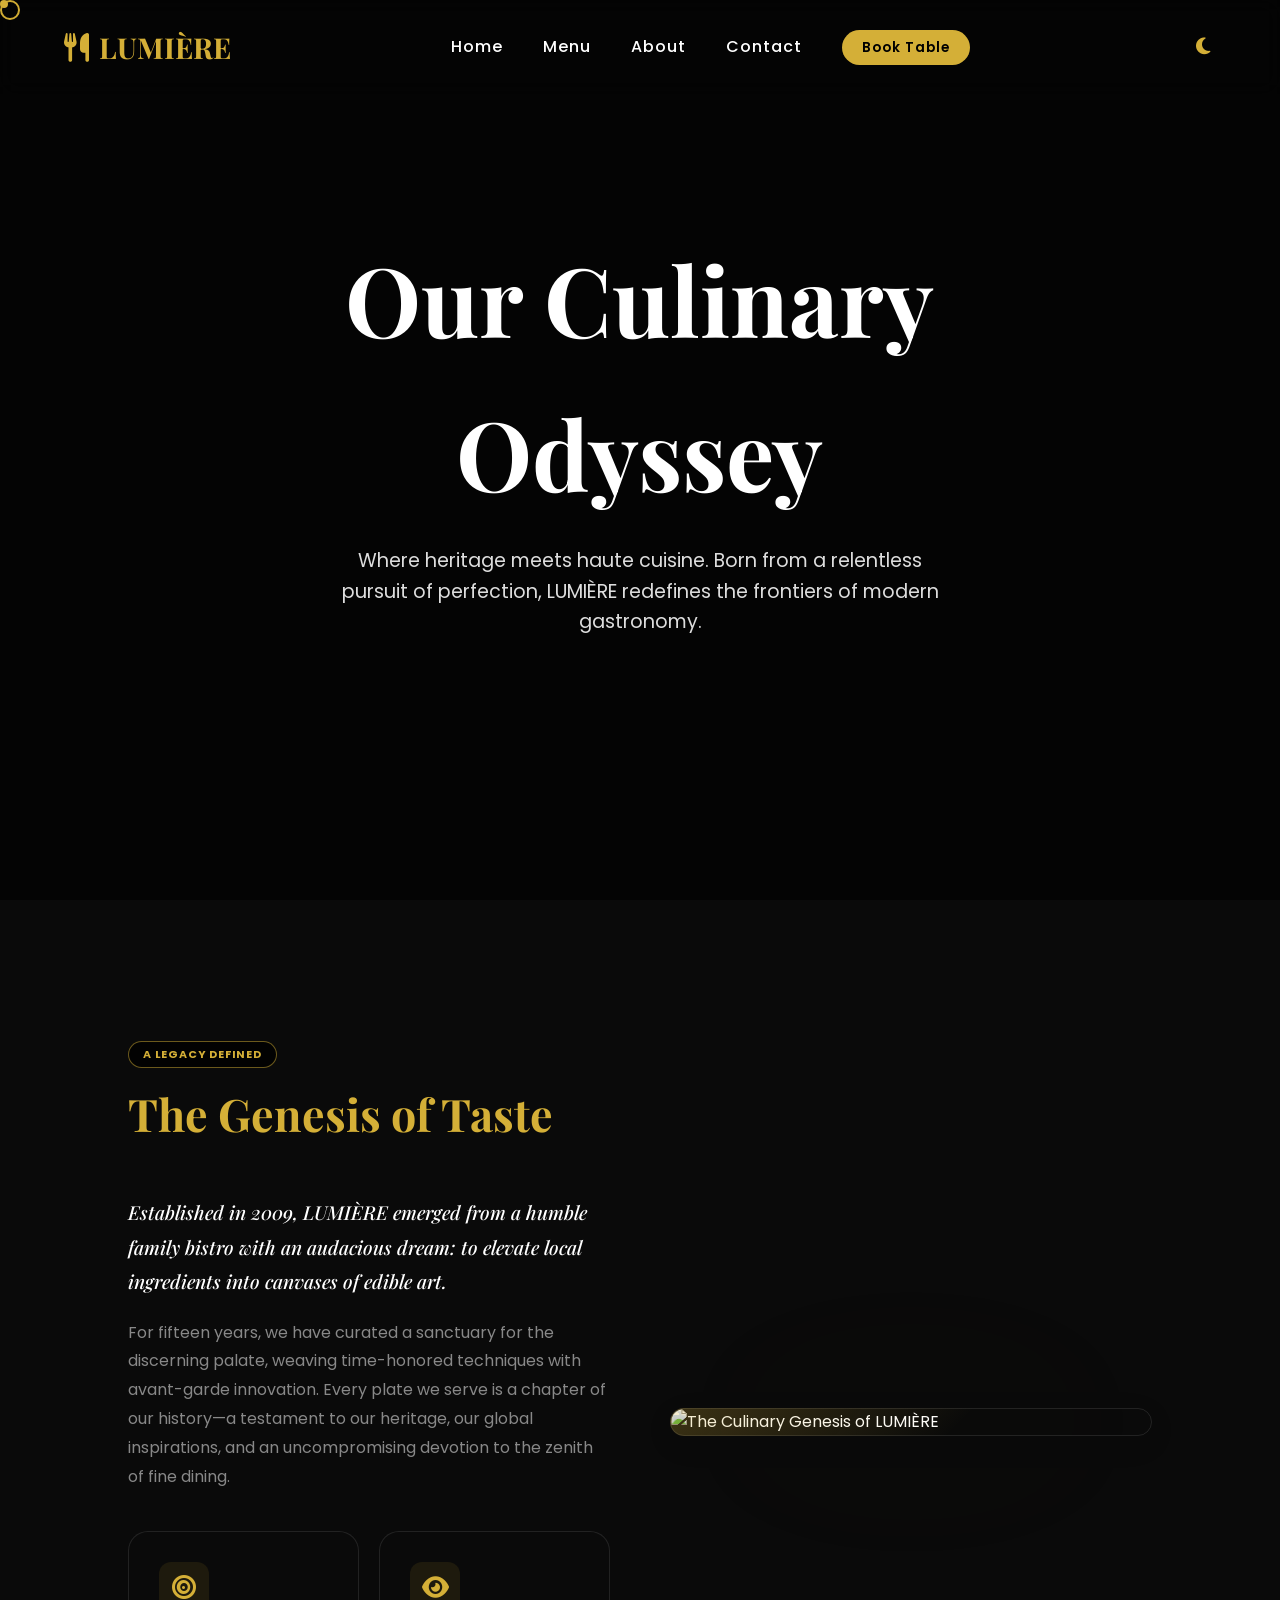
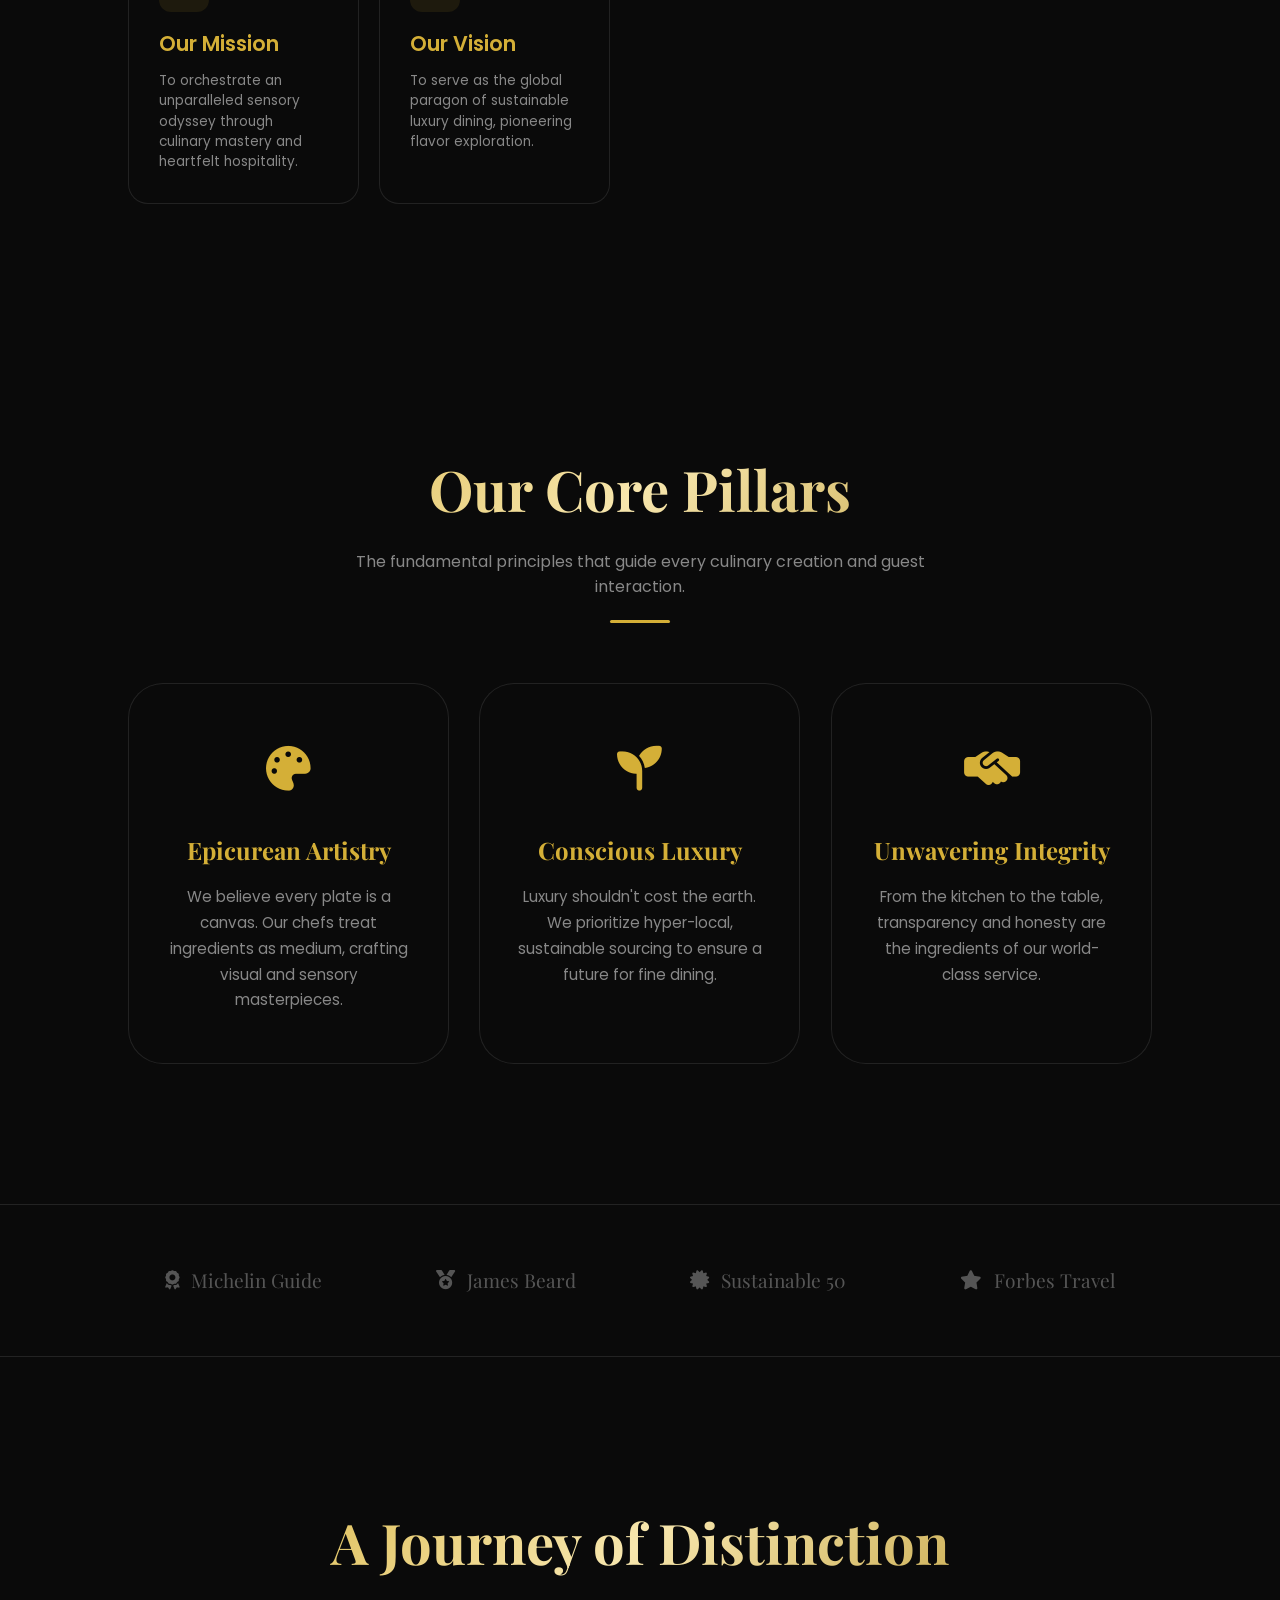
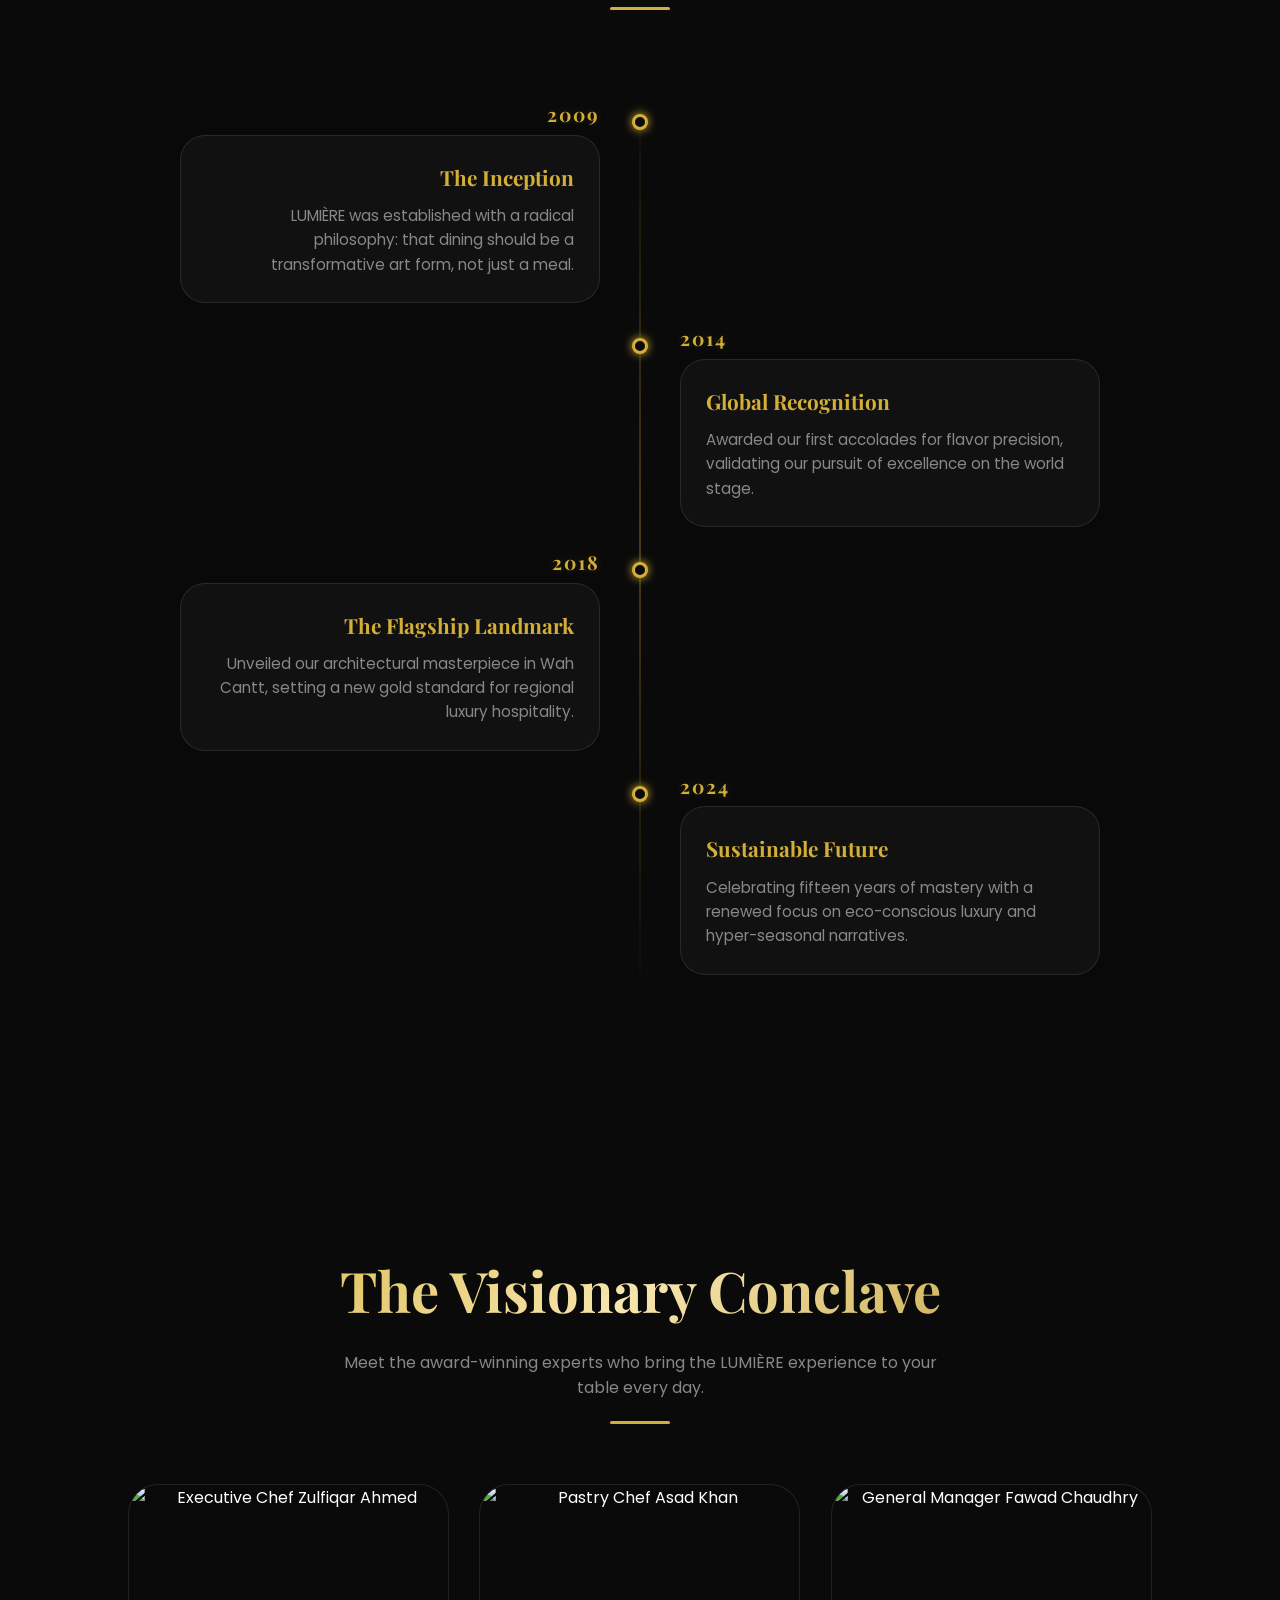
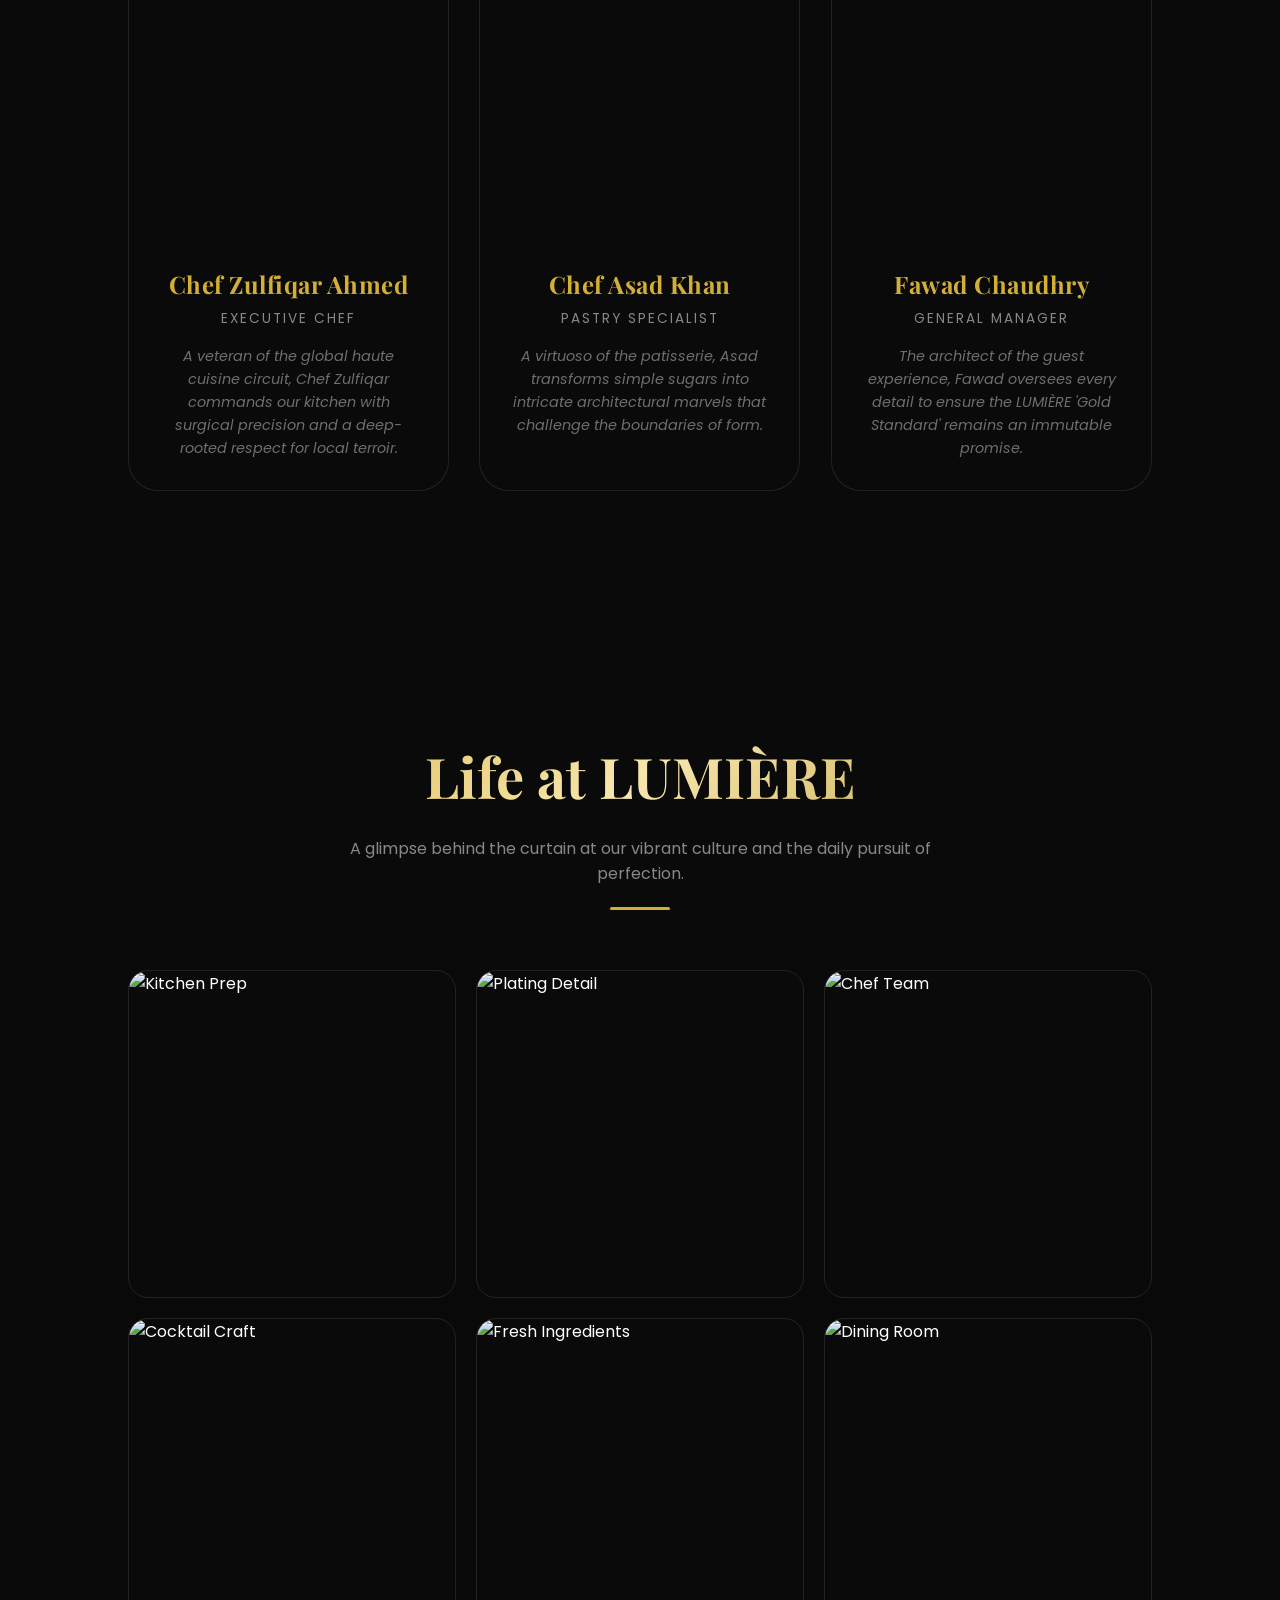
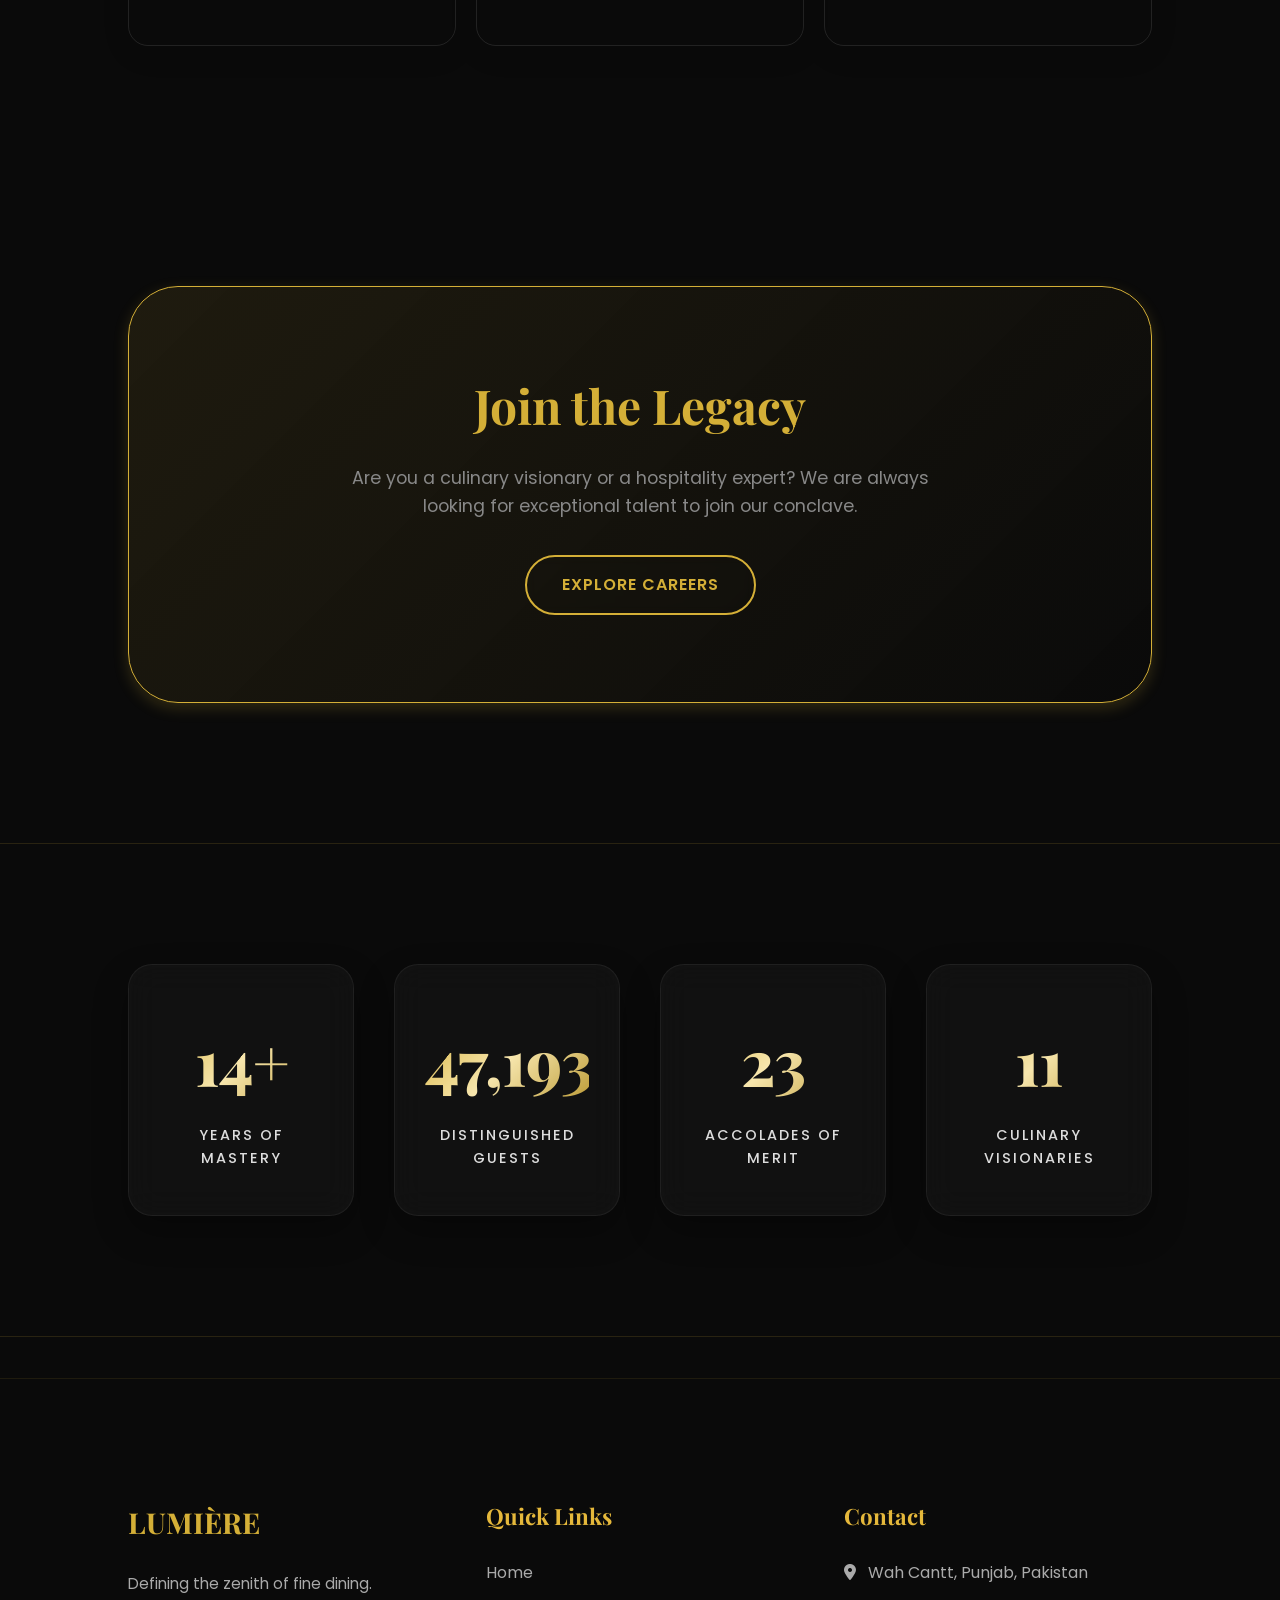
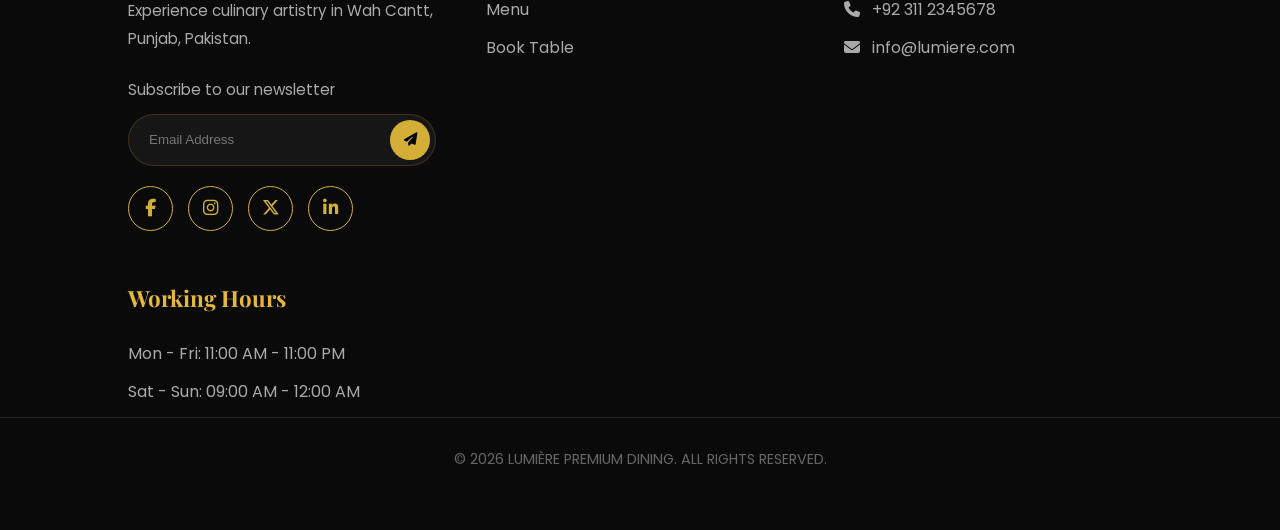
==== commit e3353843: "Add files via upload" ====
--- a/about.html
+++ b/about.html
@@ -12,6 +12,8 @@
     <link rel="preconnect" href="https://fonts.gstatic.com" crossorigin>
     <link href="https://fonts.googleapis.com/css2?family=Playfair+Display:ital,wght@0,400;0,700;1,400&family=Poppins:wght@300;400;500;600;700&display=swap" rel="stylesheet">
     <link rel="stylesheet" href="style.css">
+    <!-- Prevent flash of wrong theme (FOUT fix) -->
+    <script>!function(){var t=localStorage.getItem('lumiere-theme');if(t)document.documentElement.setAttribute('data-theme',t)}();</script>
 </head>
 <body class="about-page">
     <!-- Loading Screen -->
@@ -326,7 +328,7 @@
             </div>
         </div>
         <div class="copyright">
-            &copy; 2024 LUMIÈRE PREMIUM DINING. ALL RIGHTS RESERVED.
+            &copy; 2026 LUMIÈRE PREMIUM DINING. ALL RIGHTS RESERVED.
         </div>
     </footer>
 
--- a/style.css
+++ b/style.css
@@ -20,15 +20,18 @@
 }
 
 [data-theme="light"] {
-    --bg-dark: #ffffff;
+    --bg-dark: #f8f4ef;
     --text-dark: #121212;
-    --card-dark: var(--card-light);
-    --glass-bg: rgba(255, 255, 255, 0.9);
-    --card-border: rgba(0, 0, 0, 0.1);
-    --card-gradient: linear-gradient(135deg, rgba(0, 0, 0, 0.02) 0%, rgba(0, 0, 0, 0.01) 100%);
-    --text-secondary: #555555;
-    --shadow: 0 10px 30px rgba(0, 0, 0, 0.06);
-    --shadow-hover: 0 20px 45px rgba(0, 0, 0, 0.12);
+    --primary: #967215;
+    --primary-hover: #755810;
+    --card-dark: rgba(255, 255, 255, 0.95);
+    --glass-bg: rgba(255, 255, 255, 0.96);
+    --card-border: rgba(0, 0, 0, 0.12);
+    --card-gradient: linear-gradient(135deg, rgba(255,255,255,0.98) 0%, rgba(248,244,239,0.95) 100%);
+    --text-secondary: #3c3c3c;
+    --shadow: 0 10px 30px rgba(0, 0, 0, 0.08);
+    --shadow-hover: 0 20px 45px rgba(0, 0, 0, 0.14);
+    --card-inner-glow: inset 0 0 20px rgba(150,114,21,0.06);
 }
 
 * {
@@ -54,6 +57,7 @@
 ul { list-style: none; }
 a { text-decoration: none; color: inherit; }
 img { max-width: 100%; display: block; border-radius: 8px; }
+.dish-img-container img, .team-img img, .modal-img img { border-radius: 0; }
 
 /* Custom Cursor */
 .cursor { width: 20px; height: 20px; border: 2px solid var(--primary); border-radius: 50%; position: fixed; pointer-events: none; z-index: 9999; transition: transform 0.1s ease; mix-blend-mode: difference; }
@@ -147,7 +151,7 @@
 #about-hero { height: 85vh; }
 #about-hero::before { background-image: url('https://images.unsplash.com/photo-1517248135467-4c7edcad34c4?auto=format&fit=crop&q=80&w=2070'); }
 #contact-hero { height: 65vh; }
-#contact-hero::before { background-image: url('https://images.unsplash.com/photo-1556745753-b2904692b3cd?auto=format&fit=crop&q=80&w=2070'); }
+#contact-hero::before { background-image: url('https://images.unsplash.com/photo-1578474846511-04ba529f0b88?auto=format&fit=crop&q=80&w=2070'); }
 section:not(#hero):not(#about-hero):not(#menu-hero):not(#contact-hero) { background-color: var(--bg-dark); position: relative; z-index: 2; }
 .hero-overlay { position: absolute; inset: 0; background: rgba(0,0,0,0.55); z-index: 1; }
 .hero-content { position: relative; z-index: 5; padding: 0 10%; width: 100%; max-width: 1200px; }
@@ -223,58 +227,134 @@
 /* Menu Grid */
 .menu-grid { 
     display: grid; 
-    grid-template-columns: repeat(auto-fit, minmax(240px, 1fr)); 
-    gap: 25px; 
+    grid-template-columns: repeat(auto-fit, minmax(260px, 1fr)); 
+    gap: 28px; 
     height: auto !important;
     overflow: visible !important;
     will-change: transform, opacity;
 }
+
+/* ===== PREMIUM MODERN DISH CARD ===== */
 .dish-card { 
     background: var(--card-gradient);
-    border-radius: 24px;
+    border-radius: 12px;
     overflow: hidden; 
-    border: 1px solid rgba(255, 255, 255, 0.08); 
-    transition: transform 0.4s cubic-bezier(0.165, 0.84, 0.44, 1), 
-                box-shadow 0.4s cubic-bezier(0.165, 0.84, 0.44, 1), 
+    border: 1px solid var(--card-border);
+    transition: transform 0.45s cubic-bezier(0.165, 0.84, 0.44, 1), 
+                box-shadow 0.45s cubic-bezier(0.165, 0.84, 0.44, 1), 
                 border-color 0.3s ease,
                 background 0.3s ease;
     position: relative; 
     display: flex; 
     flex-direction: column; 
     backdrop-filter: blur(25px);
-    box-shadow: var(--shadow);
+    -webkit-backdrop-filter: blur(25px);
+    box-shadow: 0 4px 24px rgba(0,0,0,0.12), 0 1px 4px rgba(0,0,0,0.08);
     height: 100%;
-    min-height: 480px;
+    min-height: 490px;
     z-index: 1;
     will-change: transform, box-shadow;
 }
-.dish-card::before { content: ''; position: absolute; inset: 0; background: radial-gradient(circle at top right, rgba(212,175,55,0.15), transparent); opacity: 0; transition: var(--transition); z-index: -1; }
-.dish-card:hover { 
-    transform: translateY(-15px) scale(1.03); 
-    border-color: rgba(212, 175, 55, 0.4); 
+/* Top gold accent line */
+.dish-card::after {
+    content: '';
+    position: absolute;
+    top: 0;
+    left: 0;
+    right: 0;
+    height: 3px;
+    background: var(--gold-gradient);
+    opacity: 0;
+    transition: opacity 0.3s ease;
+    z-index: 10;
+    border-radius: 12px 12px 0 0;
+}
+.dish-card::before { content: ''; position: absolute; inset: 0; background: radial-gradient(circle at top right, rgba(212,175,55,0.12), transparent 60%); opacity: 0; transition: opacity 0.4s ease; z-index: 0; pointer-events: none; }
+.dish-card:hover {
+    transform: translateY(-14px) scale(1.02);
+    border-color: rgba(212, 175, 55, 0.5);
     background: var(--glass-bg);
-    box-shadow: var(--shadow-hover), 0 0 20px rgba(212, 175, 55, 0.1); 
+    box-shadow: 0 24px 60px rgba(0,0,0,0.2), 0 0 0 1px rgba(212,175,55,0.15), 0 0 40px rgba(212, 175, 55, 0.18);
 }
 .dish-card:hover::before { opacity: 1; }
-.dish-img-container { height: 260px; overflow: hidden; position: relative; border-radius: 20px 20px 0 0; }
+.dish-card:hover::after { opacity: 1; }
+
+/* Image Container */
+.dish-img-container { height: 240px; overflow: hidden; position: relative; border-radius: 12px 12px 0 0; flex-shrink: 0; }
+/* Shimmer sweep */
 .dish-img-container::after { 
-    content: ''; position: absolute; top: 0; left: -100%; width: 50%; height: 100%; 
-    background: linear-gradient(to right, transparent, rgba(255,255,255,0.2), transparent); 
-    transform: skewX(-25deg); transition: 0.5s; 
-}
-.dish-card:hover .dish-img-container::after { left: 150%; }
-.dish-card img { width: 100%; height: 100%; object-fit: cover; transition: 0.6s ease; }
-.dish-card:hover img { transform: scale(1.08); }
-.category-badge { position: absolute; top: 15px; right: 15px; background: rgba(0,0,0,0.7); color: var(--primary); backdrop-filter: blur(5px); border: 1px solid var(--primary); padding: 4px 14px; border-radius: 50px; font-size: 0.7rem; font-weight: 600; z-index: 2; text-transform: uppercase; letter-spacing: 0.5px; }
-.dish-info { padding: 20px; flex-grow: 1; display: flex; flex-direction: column; }
-.dish-info h3 { font-size: 1.3rem; margin-bottom: 6px; color: var(--text-dark); font-weight: 700; display: -webkit-box; -webkit-line-clamp: 2; line-clamp: 2; -webkit-box-orient: vertical; overflow: hidden; height: 3.2rem; line-height: 1.3; will-change: contents; }
-.dish-price { position: absolute; top: 220px; left: 15px; background: var(--gold-gradient); color: #000; padding: 6px 16px; border-radius: 50px; font-weight: 700; font-size: 1rem; box-shadow: 0 5px 15px rgba(0,0,0,0.2); z-index: 5; }
-.rating { color: #ffcc00; font-size: 0.85rem; margin-bottom: 15px; display: flex; align-items: center; gap: 4px; }
-.rating span { color: #888; margin-left: 5px; font-weight: 500; }
-.dish-info p { flex-grow: 1; margin-bottom: 20px; color: #888; font-size: 0.85rem; line-height: 1.5; font-weight: 300; }
+    content: ''; position: absolute; top: 0; left: -100%; width: 60%; height: 100%; 
+    background: linear-gradient(105deg, transparent 40%, rgba(255,255,255,0.18) 50%, transparent 60%); 
+    transition: left 0.6s ease;
+    z-index: 3;
+}
+.dish-card:hover .dish-img-container::after { left: 130%; }
+.dish-card img { width: 100%; height: 100%; object-fit: cover; transition: transform 0.8s cubic-bezier(0.165, 0.84, 0.44, 1), filter 0.4s ease; filter: brightness(0.92) saturate(1.05); }
+.dish-card:hover img { transform: scale(1.1) rotate(1deg); filter: brightness(1.05) saturate(1.15); }
+
+/* Badge & Price Overlays */
+.category-badge { position: absolute; top: 14px; right: 14px; background: rgba(0,0,0,0.75); color: var(--primary); backdrop-filter: blur(8px); border: 1px solid rgba(212,175,55,0.5); padding: 4px 14px; border-radius: 50px; font-size: 0.68rem; font-weight: 700; z-index: 4; text-transform: uppercase; letter-spacing: 0.8px; }
+
+/* Card Body */
+.dish-info { padding: 22px 20px 20px; flex-grow: 1; display: flex; flex-direction: column; position: relative; z-index: 1; }
+.dish-info h3 { font-size: 1.2rem; margin-bottom: 6px; color: var(--text-dark); font-weight: 700; display: -webkit-box; -webkit-line-clamp: 2; line-clamp: 2; -webkit-box-orient: vertical; overflow: hidden; height: 3rem; line-height: 1.3; }
+
+/* Price badge */
+.dish-price { 
+    background: var(--gold-gradient); 
+    color: #000; 
+    padding: 6px 18px; 
+    border-radius: 50px; 
+    font-weight: 800; 
+    font-size: 0.95rem; 
+    box-shadow: 0 4px 12px rgba(0, 0, 0, 0.25); 
+    letter-spacing: 0.3px; 
+}
+
+/* Position specifically in cards inside image container */
+.dish-img-container .dish-price {
+    position: absolute;
+    bottom: 15px;
+    right: 15px;
+    z-index: 5;
+}
+
+/* Rating */
+.rating { color: #f5c518; font-size: 0.82rem; margin-bottom: 12px; display: flex; align-items: center; gap: 3px; }
+.rating span { color: var(--text-secondary); margin-left: 6px; font-weight: 500; font-size: 0.8rem; }
+
+/* Description */
+.dish-info p { flex-grow: 1; margin-bottom: 18px; color: var(--text-secondary); font-size: 0.85rem; line-height: 1.6; font-weight: 400; }
+
+/* Action Button */
 .dish-actions { display: flex; gap: 10px; margin-top: auto; }
-.dish-actions .add-to-cart { flex: 1; font-size: 0.85rem; padding: 14px 20px; border-radius: 12px; background: var(--primary); color: #000; border: none; width: 100%; display: flex; align-items: center; justify-content: center; gap: 10px; }
-.dish-actions .add-to-cart:hover { transform: translateY(-3px); box-shadow: var(--gold-shadow); }
+.dish-actions .add-to-cart { flex: 1; font-size: 0.85rem; padding: 13px 20px; border-radius: 14px; background: var(--primary); color: #000; border: none; width: 100%; display: flex; align-items: center; justify-content: center; gap: 8px; font-weight: 600; letter-spacing: 0.3px; transition: all 0.3s ease; }
+.dish-actions .add-to-cart:hover { transform: translateY(-3px); box-shadow: 0 10px 25px rgba(212,175,55,0.4); background: #e8c44a; }
+
+/* Light mode card fix */
+[data-theme="light"] .dish-card { border-color: rgba(0,0,0,0.1); box-shadow: 0 4px 20px rgba(0,0,0,0.06); }
+[data-theme="light"] .dish-card:hover { box-shadow: 0 20px 50px rgba(0,0,0,0.12), 0 0 30px rgba(150, 114, 21, 0.25); border-color: rgba(150, 114, 21, 0.5); background: #ffffff; }
+[data-theme="light"] .dish-info p { color: #3c3c3c; }
+[data-theme="light"] .rating span { color: #444; }
+
+/* Beautiful hover micro-interactions for both modes */
+.dish-card .dish-price {
+    transition: transform 0.4s cubic-bezier(0.165, 0.84, 0.44, 1), box-shadow 0.4s cubic-bezier(0.165, 0.84, 0.44, 1);
+}
+.dish-card:hover .dish-price {
+    transform: scale(1.08) translateY(-2px);
+    box-shadow: 0 8px 25px rgba(212, 175, 55, 0.5);
+}
+[data-theme="light"] .dish-card:hover .dish-price {
+    box-shadow: 0 8px 25px rgba(150, 114, 21, 0.45);
+}
+.dish-card .btn-floating {
+    opacity: 0.85;
+    transition: transform 0.3s cubic-bezier(0.165, 0.84, 0.44, 1), background 0.3s ease, opacity 0.3s ease, border-color 0.3s ease;
+}
+.dish-card:hover .btn-floating {
+    opacity: 1;
+}
 
 .btn-floating { position: absolute; top: 15px; background: rgba(0,0,0,0.6); width: 36px; height: 36px; display: flex; align-items: center; justify-content: center; border-radius: 50%; color: #fff; border: 1px solid rgba(255,255,255,0.2); transition: 0.3s; z-index: 5; }
 .btn-floating:hover { background: var(--primary); color: #000; border-color: var(--primary); transform: scale(1.1); }
@@ -299,11 +379,14 @@
 
 /* Features */
 .features-grid { display: grid; grid-template-columns: repeat(auto-fit, minmax(250px, 1fr)); gap: 30px; }
-.feature-card { padding: 40px; background: var(--card-dark); border-radius: 20px; text-align: center; transition: var(--transition); border: 1px solid rgba(255,255,255,0.05); box-shadow: var(--shadow); }
-.feature-card:hover { background: var(--primary); transform: translateY(-10px); }
-.feature-card:hover * { color: #000 !important; }
-.feature-icon { font-size: 3rem; color: var(--primary); margin-bottom: 20px; }
-.feature-card:hover .feature-icon { transform: scale(1.1) rotate(5deg); }
+.feature-card { padding: 40px; background: var(--card-dark); border-radius: 24px; text-align: center; transition: var(--transition); border: 1px solid var(--card-border); box-shadow: var(--shadow); }
+.feature-card h3 { color: var(--text-dark); }
+.feature-card p { color: var(--text-secondary); }
+.feature-card:hover { background: var(--primary); transform: translateY(-10px); border-color: var(--primary); }
+.feature-card:hover * { color: #000 !important; fill: #000 !important; }
+.feature-icon { font-size: 3rem; color: var(--primary); margin-bottom: 20px; transition: transform 0.4s ease; }
+.feature-card:hover .feature-icon { transform: scale(1.15) rotate(8deg); }
+[data-theme="light"] .feature-card { background: rgba(0,0,0,0.03); border-color: rgba(0,0,0,0.08); }
 
 /* Gallery */
 #gallery {
@@ -443,39 +526,76 @@
 
 /* Stats Section */
 #stats {
+    position: relative;
+    background-image: linear-gradient(rgba(10, 10, 10, 0.82), rgba(10, 10, 10, 0.82)), url('https://images.unsplash.com/photo-1552566626-52f8b828add9?q=80&w=2000');
+    background-size: cover;
+    background-position: center;
+    background-repeat: no-repeat;
+    background-attachment: fixed;
     display: flex;
     justify-content: space-around;
     align-items: center;
     flex-wrap: wrap;
     gap: 40px;
+    padding: 120px 10%;
+    border-top: 1px solid rgba(212, 175, 55, 0.15);
+    border-bottom: 1px solid rgba(212, 175, 55, 0.15);
+    z-index: 1;
+}
+@media (max-width: 1024px) {
+    #stats {
+        background-attachment: scroll !important;
+    }
 }
 .stat-item {
     text-align: center;
     flex: 1;
-    min-width: 200px;
+    min-width: 220px;
+    background: rgba(255, 255, 255, 0.03);
+    backdrop-filter: blur(15px);
+    -webkit-backdrop-filter: blur(15px);
+    border: 1px solid rgba(255, 255, 255, 0.06);
+    border-radius: 24px;
+    padding: 45px 30px;
+    box-shadow: 0 15px 35px rgba(0, 0, 0, 0.3), inset 0 0 15px rgba(255, 255, 255, 0.02);
+    transition: all 0.4s cubic-bezier(0.165, 0.84, 0.44, 1);
+}
+.stat-item:hover {
+    transform: translateY(-8px);
+    background: rgba(255, 255, 255, 0.06);
+    border-color: rgba(212, 175, 55, 0.4);
+    box-shadow: 0 20px 45px rgba(0, 0, 0, 0.4), 0 0 20px rgba(212, 175, 55, 0.15);
 }
 .stat-item h3 {
-    font-size: clamp(2.5rem, 5vw, 4rem);
-    color: var(--primary);
-    margin-bottom: 10px;
-    font-weight: 700;
+    font-size: clamp(2.8rem, 5vw, 4rem);
+    background: var(--gold-gradient);
+    -webkit-background-clip: text;
+    background-clip: text;
+    -webkit-text-fill-color: transparent;
+    color: transparent;
+    margin-bottom: 12px;
+    font-weight: 800;
+    letter-spacing: -1px;
 }
 .stat-item p {
-    color: var(--text-secondary);
-    font-size: 1rem;
+    color: #ddd;
+    font-size: 0.9rem;
     text-transform: uppercase;
     letter-spacing: 2px;
+    font-weight: 500;
 }
 
 /* Testimonials */
 .testimonial-container { max-width: 800px; margin: 0 auto; position: relative; overflow: hidden; padding: 20px; }
 .testimonial-slider { display: flex; transition: transform 0.6s ease-in-out; }
-.testimonial-card { min-width: 100%; padding: 40px; background: var(--card-dark); border-radius: 30px; text-align: center; }
-.customer-img { width: 100px; height: 100px; border-radius: 50%; margin: 0 auto 20px; border: 3px solid var(--primary); object-fit: cover; }
-.testimonial-card p { font-style: italic; font-size: 1.1rem; color: var(--text-secondary); margin-bottom: 20px; }
+.testimonial-card { min-width: 100%; padding: 45px 40px; background: var(--card-dark); border-radius: 30px; text-align: center; border: 1px solid var(--card-border); }
+.customer-img { width: 100px; height: 100px; border-radius: 50%; margin: 0 auto 20px; border: 3px solid var(--primary); object-fit: cover; box-shadow: 0 0 0 6px rgba(212,175,55,0.1); }
+.testimonial-card p { font-style: italic; font-size: 1.05rem; color: var(--text-secondary); margin-bottom: 20px; line-height: 1.8; }
+.testimonial-card h4 { color: var(--text-dark); font-size: 1rem; font-weight: 600; }
 .testimonial-controls { display: flex; justify-content: center; gap: 20px; margin-top: 30px; }
-.dot { width: 12px; height: 12px; border-radius: 50%; background: rgba(212, 175, 55, 0.3); cursor: pointer; }
+.dot { width: 12px; height: 12px; border-radius: 50%; background: rgba(212, 175, 55, 0.3); cursor: pointer; transition: all 0.3s ease; }
 .dot.active { background: var(--primary); width: 30px; border-radius: 10px; }
+[data-theme="light"] .testimonial-card { background: rgba(0,0,0,0.03); }
 
 /* Reservation */
 #reservation { background: var(--gold-gradient); color: #000; border-radius: 50px; margin: 40px 5% 100px; text-align: center; padding: 80px 30px; box-shadow: var(--shadow); position: relative; width: auto; }
@@ -483,6 +603,13 @@
 #reservation p { color: #222; max-width: 600px; margin: 0 auto 40px; }
 #reservation .btn-outline { border-color: #000; color: #000; }
 #reservation .btn-outline:hover { background: #000; color: var(--primary); border-color: #000; }
+#reservation.active #open-reservation {
+    animation: buttonAttentionGrow 2.5s ease-in-out infinite;
+}
+@keyframes buttonAttentionGrow {
+    0%, 100% { transform: scale(1); box-shadow: 0 5px 15px rgba(0, 0, 0, 0.2); }
+    50% { transform: scale(1.1); box-shadow: 0 15px 35px rgba(0, 0, 0, 0.35), 0 0 25px rgba(255, 255, 255, 0.4); }
+}
 
 /* Reservation Modal specific */
 .reservation-modal-content { display: block !important; padding: 40px 25px 30px !important; }
@@ -583,28 +710,57 @@
 .category-tabs { 
     display: flex; 
     gap: 12px; 
-    padding-bottom: 5px; 
+    padding: 10px 0; 
     justify-content: center; 
     flex-wrap: wrap; 
     width: 100%;
+    margin-top: 15px;
 }
 .category-tabs::-webkit-scrollbar { display: none; }
 .filter-btn { 
-    padding: 10px 24px; 
+    padding: 12px 28px; 
     border-radius: 50px; 
-    border: 1px solid rgba(212,175,55,0.1); 
-    background: transparent; 
+    border: 1px solid rgba(212,175,55,0.25); 
+    background: rgba(255, 255, 255, 0.02); 
     color: var(--text-dark); 
     cursor: pointer; 
     white-space: nowrap; 
-    transition: var(--transition); 
+    transition: all 0.4s cubic-bezier(0.165, 0.84, 0.44, 1); 
     font-family: inherit; 
     font-size: 0.9rem; 
     font-weight: 500;
     flex: 0 0 auto;
-}
-.filter-btn .count { opacity: 0.7; font-size: 0.85rem; }
-.filter-btn.active, .filter-btn:hover { background: var(--primary); color: #000; border-color: var(--primary); }
+    backdrop-filter: blur(5px);
+    -webkit-backdrop-filter: blur(5px);
+    box-shadow: 0 4px 15px rgba(0,0,0,0.1);
+}
+.filter-btn .count { 
+    opacity: 0.8; 
+    font-size: 0.8rem; 
+    margin-left: 6px;
+    background: rgba(255,255,255,0.1);
+    padding: 2px 8px;
+    border-radius: 20px;
+    transition: background 0.3s ease;
+}
+.filter-btn:hover {
+    transform: translateY(-2px);
+    border-color: var(--primary);
+    box-shadow: 0 8px 20px rgba(212,175,55,0.15);
+    background: rgba(212, 175, 55, 0.05);
+    color: var(--primary);
+}
+.filter-btn.active { 
+    background: var(--gold-gradient); 
+    color: #000; 
+    border-color: transparent;
+    box-shadow: var(--gold-shadow);
+    font-weight: 600;
+}
+.filter-btn.active .count {
+    background: rgba(0,0,0,0.15);
+    color: #000;
+}
 
 /* Beautiful Mobile Category Filter Wrapper */
 .mobile-category-filter {
@@ -836,31 +992,132 @@
 }
 
 @media (max-width: 768px) {
+    #menu-filters {
+        top: 60px;
+        padding: 15px 15px 15px;
+    }
     .filter-container {
         display: flex;
-        flex-wrap: wrap;
+        flex-direction: column;
         gap: 12px;
         margin-bottom: 12px;
-    }
-    .search-box { flex: 1.6; min-width: 200px; }
-    .sort-box { flex: 1; min-width: 140px; }
-    .search-box input { height: 42px; padding: 0 10px 0 35px; font-size: 0.75rem; }
-    .search-box i { left: 12px; font-size: 0.8rem; }
-    .sort-box select { height: 44px; padding: 0 30px 0 38px; font-size: 0.8rem; border-radius: 12px; background-position: right 10px center; }
-    .sort-box i { left: 15px; font-size: 0.9rem; }
+        width: 100%;
+    }
+    .search-box {
+        width: 100%;
+        min-width: 100%;
+        flex: none;
+    }
+    .sort-box {
+        width: 100%;
+        min-width: 100%;
+        flex: none;
+    }
+    .search-box input {
+        height: 46px;
+        padding: 0 15px 0 50px;
+        font-size: 0.9rem;
+        border-radius: 50px;
+        width: 100%;
+    }
+    .search-box i {
+        left: 20px;
+        font-size: 1rem;
+    }
+    .sort-box select {
+        height: 46px;
+        padding: 0 45px 0 45px;
+        font-size: 0.9rem;
+        border-radius: 50px;
+        background-position: right 20px center;
+        width: 100%;
+    }
+    .sort-box i {
+        left: 20px;
+        font-size: 1rem;
+    }
     
     .cart-panel { width: 100%; }
     .cart-toast { bottom: 80px; font-size: 0.8rem; padding: 12px 18px; }
     .special-content { padding: 32px 24px; }
-    #menu-filters { top: 60px; padding: 15px 4% 10px; }
+    
+    .mobile-category-filter {
+        display: none !important;
+    }
     .category-tabs {
-        display: none !important;
-    }
-    .mobile-category-filter {
-        display: block;
-    }
-    .mobile-category-filter select { height: 44px; padding: 0 40px 0 38px; font-size: 0.8rem; border-radius: 12px; background-position: right 10px center; }
-    .mobile-category-filter i { left: 15px; font-size: 0.9rem; }
+        display: flex !important;
+        justify-content: flex-start !important;
+        flex-wrap: nowrap !important;
+        overflow-x: auto !important;
+        -webkit-overflow-scrolling: touch !important;
+        padding: 8px 10px 14px !important;
+        gap: 10px !important;
+        width: auto !important;
+        margin: 15px -15px 0 -15px !important; /* Extend scroll area to screen edges */
+        scrollbar-width: none !important; /* Firefox */
+        scroll-snap-type: x mandatory !important;
+    }
+    .category-tabs::-webkit-scrollbar {
+        display: none !important; /* Safari/Chrome/Edge */
+    }
+    .category-tabs .filter-btn {
+        flex: 0 0 auto !important;
+        scroll-snap-align: start !important;
+        font-size: 0.85rem !important;
+        padding: 8px 18px !important;
+        height: 38px !important;
+        display: inline-flex !important;
+        align-items: center !important;
+        justify-content: center !important;
+        border-radius: 50px !important;
+    }
+
+    /* Specials Banner Mobile Ordering: Heading -> Image -> Description -> Price -> Button */
+    .special-banner {
+        display: flex !important;
+        flex-direction: column !important;
+    }
+    .special-content {
+        display: contents !important;
+    }
+    .badge-trending {
+        order: 1 !important;
+        margin: 30px 25px 12px !important;
+        align-self: flex-start !important;
+    }
+    .special-banner h3 {
+        order: 2 !important;
+        font-size: 1.8rem !important;
+        margin: 0 25px 15px !important;
+        color: var(--primary) !important;
+    }
+    .special-banner img {
+        order: 3 !important;
+        width: 100% !important;
+        height: auto !important;
+        min-height: auto !important;
+        max-height: 300px !important;
+        border-radius: 0 !important;
+    }
+    .special-banner p {
+        order: 4 !important;
+        margin: 25px 25px 12px !important;
+        color: var(--text-secondary) !important;
+        line-height: 1.7 !important;
+    }
+    .special-banner .price {
+        order: 5 !important;
+        margin: 0 25px 20px !important;
+        font-size: 2rem !important;
+        font-weight: 700 !important;
+        color: var(--primary) !important;
+    }
+    .special-banner .btn-primary {
+        order: 6 !important;
+        margin: 0 25px 35px !important;
+        align-self: flex-start !important;
+    }
+
     .map-container { height: 350px; border-radius: 20px; }
     footer { padding: 80px 0 40px; }
 }
@@ -934,11 +1191,34 @@
     .contact-container { grid-template-columns: 1fr; gap: 40px; }
 }
 
-/* Reveal Animation */
-.reveal { opacity: 0; transform: translateY(40px); transition: 1s cubic-bezier(0.22, 1, 0.36, 1); will-change: transform, opacity; }
-.reveal-left { opacity: 0; transform: translateX(-60px); transition: 1s cubic-bezier(0.22, 1, 0.36, 1); will-change: transform, opacity; }
-.reveal-right { opacity: 0; transform: translateX(60px); transition: 1s cubic-bezier(0.22, 1, 0.36, 1); will-change: transform, opacity; }
-.reveal-scale { opacity: 0; transform: scale(0.9); transition: 1s cubic-bezier(0.22, 1, 0.36, 1); will-change: transform, opacity; }
+/* ===== SCROLL REVEAL ANIMATIONS ===== */
+.reveal { 
+    opacity: 0; 
+    transform: translateY(50px); 
+    transition: opacity 0.8s cubic-bezier(0.22, 1, 0.36, 1), transform 0.8s cubic-bezier(0.22, 1, 0.36, 1); 
+    will-change: transform, opacity; 
+}
+.reveal-left { 
+    opacity: 0; 
+    transform: translateX(-60px); 
+    transition: opacity 0.8s cubic-bezier(0.22, 1, 0.36, 1), transform 0.8s cubic-bezier(0.22, 1, 0.36, 1); 
+    will-change: transform, opacity; 
+}
+.reveal-right { 
+    opacity: 0; 
+    transform: translateX(60px); 
+    transition: opacity 0.8s cubic-bezier(0.22, 1, 0.36, 1), transform 0.8s cubic-bezier(0.22, 1, 0.36, 1); 
+    will-change: transform, opacity; 
+}
+.reveal-scale { 
+    opacity: 0; 
+    transform: scale(0.88) translateY(20px); 
+    transition: opacity 0.9s cubic-bezier(0.22, 1, 0.36, 1), transform 0.9s cubic-bezier(0.22, 1, 0.36, 1); 
+    will-change: transform, opacity; 
+}
+/* Staggered card children */
+.dish-card.reveal { transform: translateY(40px) scale(0.97); }
+.dish-card.reveal.active { transform: translateY(0) scale(1); }
 
 .reveal.active, 
 .reveal-left.active, 
@@ -948,6 +1228,16 @@
     transform: translate(0, 0) scale(1); 
 }
 
+/* Continuous scroll float animation for hero icons */
+@keyframes floatScroll {
+    0% { transform: translate(0, 0) rotate(0deg); }
+    25% { transform: translate(8px, -15px) rotate(3deg); }
+    50% { transform: translate(-5px, -25px) rotate(-2deg); }
+    75% { transform: translate(-12px, -10px) rotate(4deg); }
+    100% { transform: translate(0, 0) rotate(0deg); }
+}
+.floating-icon { animation: floatScroll 8s ease-in-out infinite; }
+
 @media (max-width: 1024px) {
     .nav-links { display: none; }
     .hamburger { display: flex; }
@@ -962,15 +1252,7 @@
     #reservation { border-radius: 30px; padding: 60px 20px; margin: 20px 4% 60px; }
 }
 
-/* Global Desktop Grid Force */
-@media (min-width: 1200px) {
-    .menu-grid {
-        grid-template-columns: repeat(4, 1fr) !important;
-    }
-    .dish-card {
-        min-width: 0; /* Prevents overflow in grid */
-    }
-}
+/* Global Desktop Grid Force — see end of file */
 
 /* Lightbox Specific Styles */
 .modal-overlay.lightbox { z-index: 3000; }
@@ -1221,4 +1503,163 @@
 }
 @media (max-width: 480px) {
     .instagram-grid { grid-template-columns: 1fr; }
+}
+
+/* ============================================================
+   LIGHT MODE — GLOBAL OVERRIDES
+   Ensures every element is clearly readable in light theme
+   ============================================================ */
+
+/* --- Stats section: use lighter overlay in light mode --- */
+[data-theme="light"] #stats {
+    background-image: linear-gradient(rgba(248, 244, 239, 0.90), rgba(248, 244, 239, 0.90)),
+        url('https://images.unsplash.com/photo-1552566626-52f8b828add9?q=80&w=2000');
+}
+[data-theme="light"] .stat-item {
+    background: rgba(255, 255, 255, 0.90);
+    border-color: rgba(150, 114, 21, 0.25);
+    box-shadow: 0 8px 30px rgba(0,0,0,0.06);
+}
+[data-theme="light"] .stat-item:hover {
+    background: rgba(255, 255, 255, 1);
+    border-color: rgba(150, 114, 21, 0.5);
+}
+[data-theme="light"] .stat-item p {
+    color: #222;
+}
+
+/* --- High contrast heading gradients in light mode --- */
+[data-theme="light"] .section-header h2,
+[data-theme="light"] .stat-item h3,
+[data-theme="light"] .story-header h2,
+[data-theme="light"] .join-content h2 {
+    background: linear-gradient(135deg, #967215 0%, #6e540f 100%) !important;
+    -webkit-background-clip: text !important;
+    background-clip: text !important;
+    -webkit-text-fill-color: transparent !important;
+    color: transparent !important;
+}
+
+/* --- Footer stays dark in both modes (intentional brand choice) --- */
+footer { background: #0a0a0a !important; color: #fff !important; }
+.footer-links ul li, .footer-links ul li a, .footer-about p { color: #aaa; }
+.footer-links h4 { color: #e5b83b !important; } /* High contrast primary gold on dark */
+.copyright { color: #666; }
+
+/* --- Navbar in light mode --- */
+[data-theme="light"] nav { 
+    color: #121212; 
+}
+[data-theme="light"] nav .nav-links a {
+    color: #121212;
+}
+[data-theme="light"] nav.sticky {
+    background: rgba(248, 244, 239, 0.96);
+    border-bottom: 1px solid rgba(150, 114, 21, 0.25);
+}
+[data-theme="light"] .hamburger span {
+    background: #121212;
+}
+
+/* --- Section header text in light mode --- */
+[data-theme="light"] .section-header p {
+    color: #333;
+}
+
+/* --- Feature cards in light mode --- */
+[data-theme="light"] .feature-card {
+    background: rgba(255, 255, 255, 0.8);
+    border-color: rgba(0, 0, 0, 0.12);
+}
+[data-theme="light"] .feature-card h3 { color: #111; }
+[data-theme="light"] .feature-card p { color: #333; }
+
+/* --- Gallery overlay always visible text --- */
+[data-theme="light"] .gallery-overlay span { color: #fff; }
+[data-theme="light"] .gallery-overlay i { color: #e5b83b; }
+
+/* --- Testimonials in light mode --- */
+[data-theme="light"] .testimonial-card { 
+    background: #fff; 
+    border-color: rgba(0,0,0,0.12); 
+    box-shadow: 0 10px 30px rgba(0,0,0,0.05);
+}
+[data-theme="light"] .testimonial-card p { color: #222; }
+[data-theme="light"] .testimonial-card h4 { color: #111; }
+
+/* --- Search & Sort inputs in light mode --- */
+[data-theme="light"] .search-box input,
+[data-theme="light"] .sort-box select,
+[data-theme="light"] .mobile-category-filter select {
+    background: #fff;
+    border-color: rgba(0, 0, 0, 0.2);
+    color: #111;
+}
+[data-theme="light"] #menu-filters {
+    background: rgba(248, 244, 239, 0.96);
+    border-bottom-color: rgba(150, 114, 21, 0.25);
+}
+
+/* --- Mobile menu in light mode --- */
+[data-theme="light"] .mobile-menu {
+    background: #f8f4ef;
+    border-left-color: rgba(150, 114, 21, 0.2);
+}
+[data-theme="light"] .mobile-menu a { color: #111; }
+
+/* --- Modal in light mode --- */
+[data-theme="light"] .modal-content { background: #f8f4ef; }
+[data-theme="light"] .modal-info h2 { color: #967215; }
+[data-theme="light"] .modal-close { background: #f8f4ef; }
+
+/* --- Cart panel in light mode --- */
+[data-theme="light"] .cart-panel { background: #f8f4ef; border-left-color: rgba(0,0,0,0.12); }
+[data-theme="light"] .cart-item-info h4 { color: #111; }
+[data-theme="light"] .cart-item-remove { color: #555; }
+[data-theme="light"] .cart-panel-header { border-bottom-color: rgba(0,0,0,0.12); }
+[data-theme="light"] .cart-panel-footer { border-top-color: rgba(0,0,0,0.12); }
+[data-theme="light"] .cart-empty { color: #333; }
+
+/* --- Form inputs in light mode (checkout + reservation) --- */
+[data-theme="light"] .modern-form input,
+[data-theme="light"] .modern-form select,
+[data-theme="light"] .modern-form textarea,
+[data-theme="light"] .checkout-form-container input,
+[data-theme="light"] .checkout-form-container textarea,
+[data-theme="light"] .checkout-form-container select {
+    background: #fff;
+    border-color: rgba(0, 0, 0, 0.2);
+    color: #111;
+}
+
+/* --- Contact info in light mode --- */
+[data-theme="light"] .info-item h4 { color: #967215; }
+[data-theme="light"] .info-item p { color: #333; }
+[data-theme="light"] .info-item i { background: rgba(150, 114, 21, 0.12); color: #967215; }
+
+/* --- No results state in light mode --- */
+[data-theme="light"] .no-results h3 { color: #222; }
+[data-theme="light"] .no-results { color: #333; }
+
+/* --- Timeline in light mode --- */
+[data-theme="light"] .timeline-content { background: #fff; border-color: rgba(0,0,0,0.1); }
+[data-theme="light"] .timeline-content p { color: #333; }
+
+/* --- Back-to-top & floating cart in light mode --- */
+[data-theme="light"] #backToTop,
+[data-theme="light"] .floating-cart {
+    background: #fff;
+    border-color: rgba(150, 114, 21, 0.35);
+}
+
+/* ============================================================
+   GLOBAL DESKTOP GRID — single canonical definition
+   ============================================================ */
+@media (min-width: 1200px) {
+    .menu-grid {
+        grid-template-columns: repeat(4, 1fr) !important;
+    }
+    .dish-card {
+        min-width: 0;
+    }
 }
